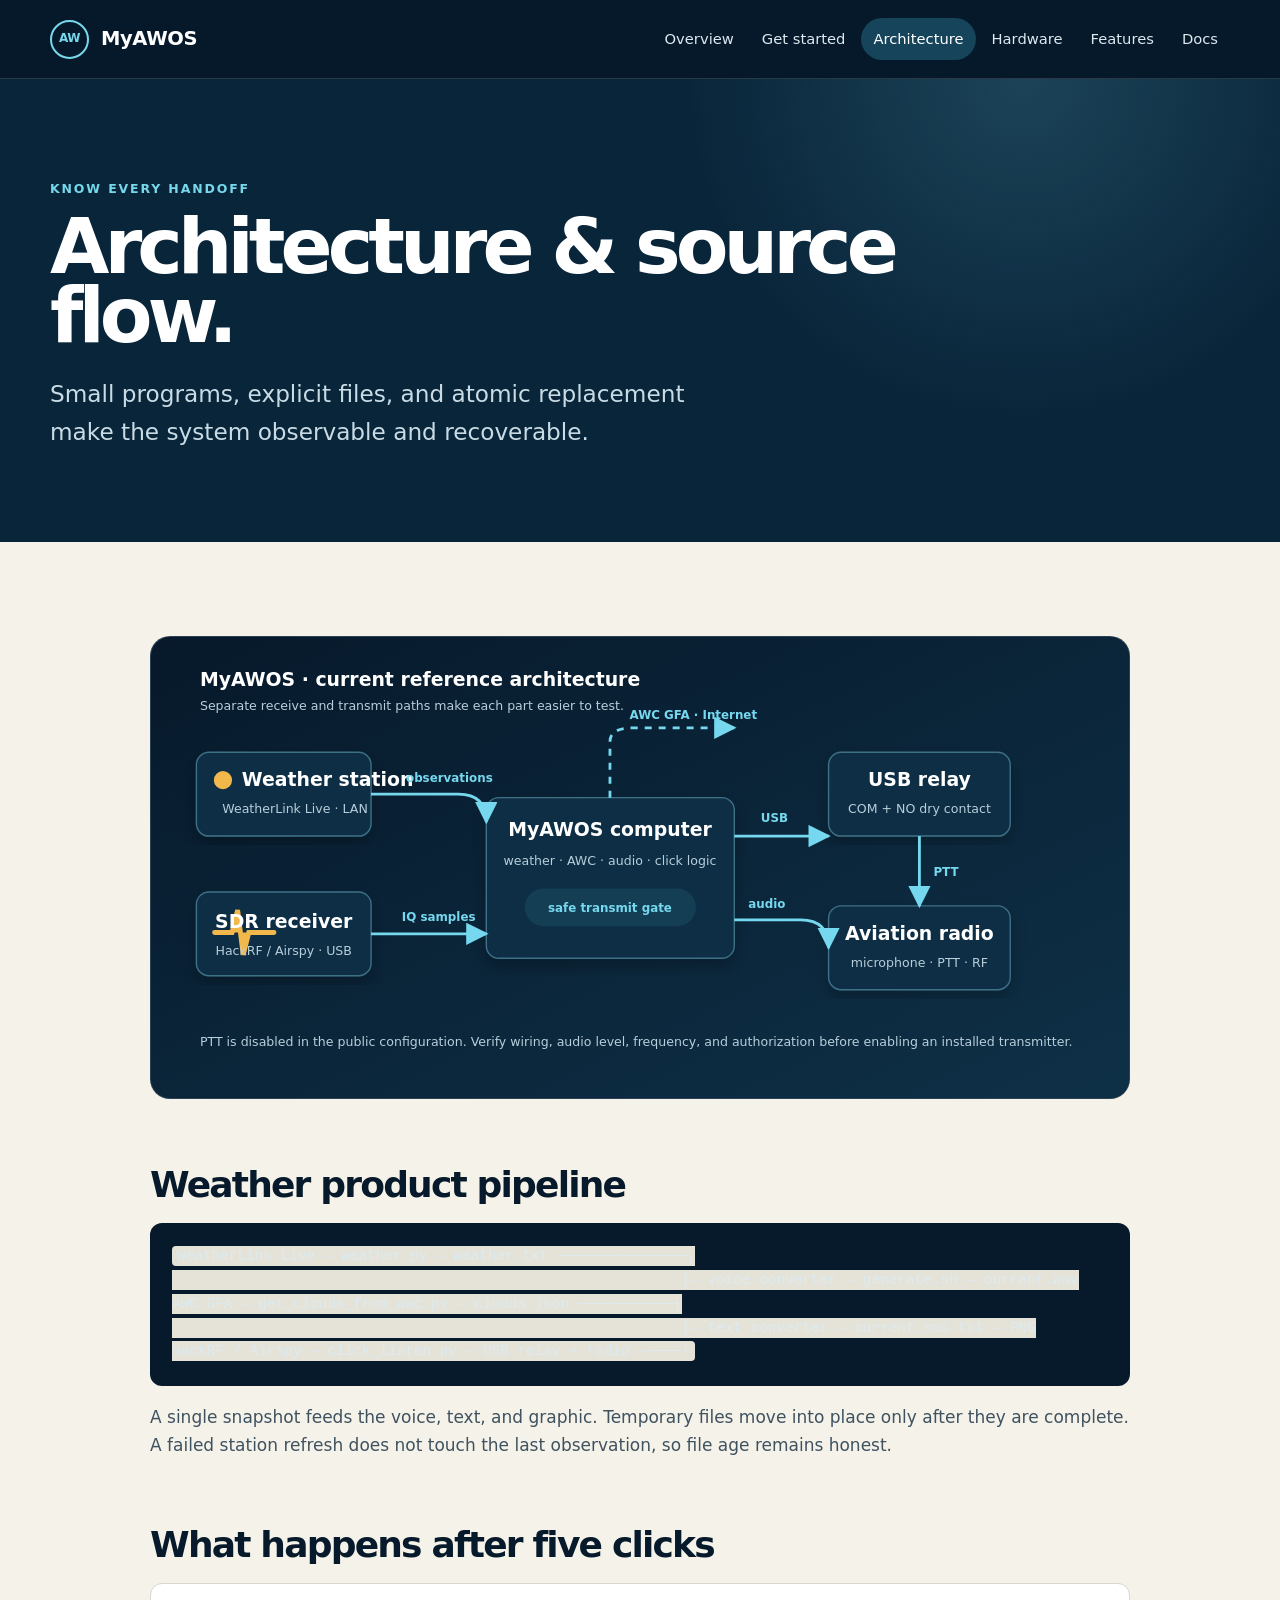
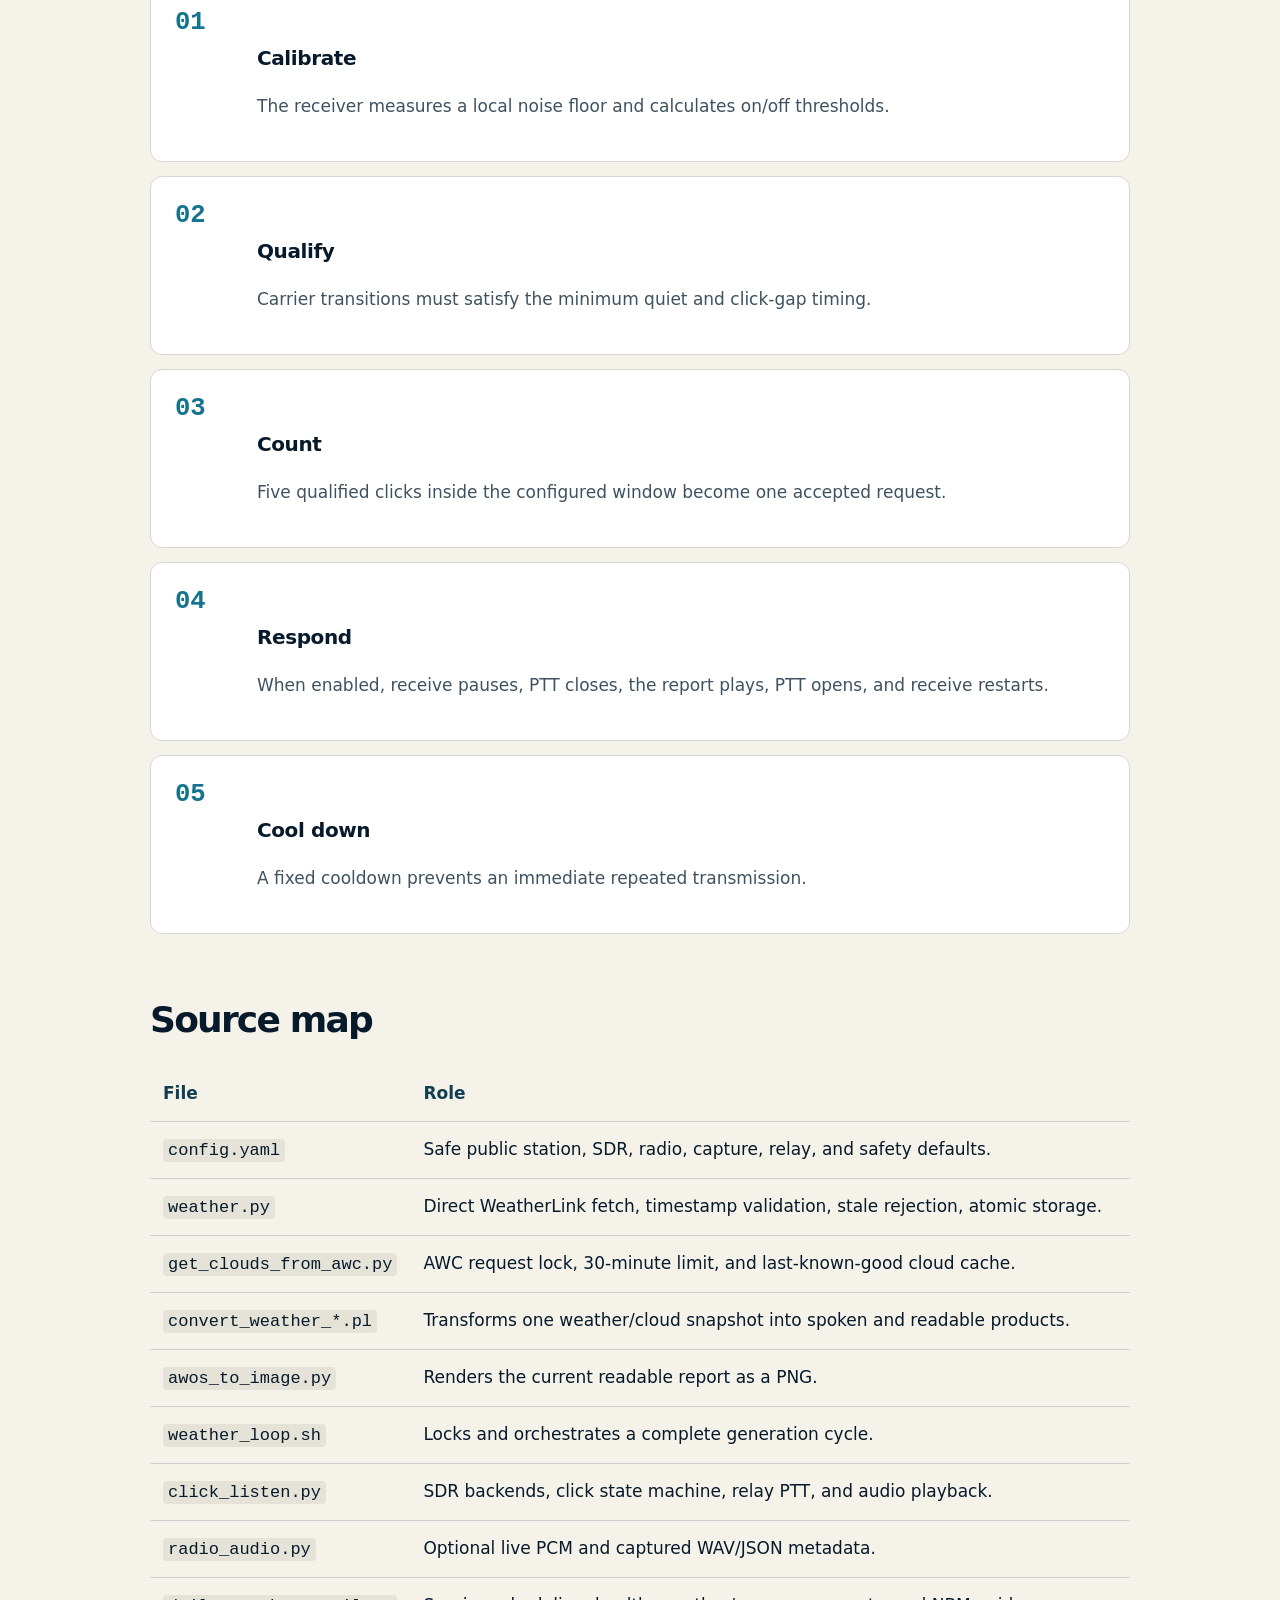
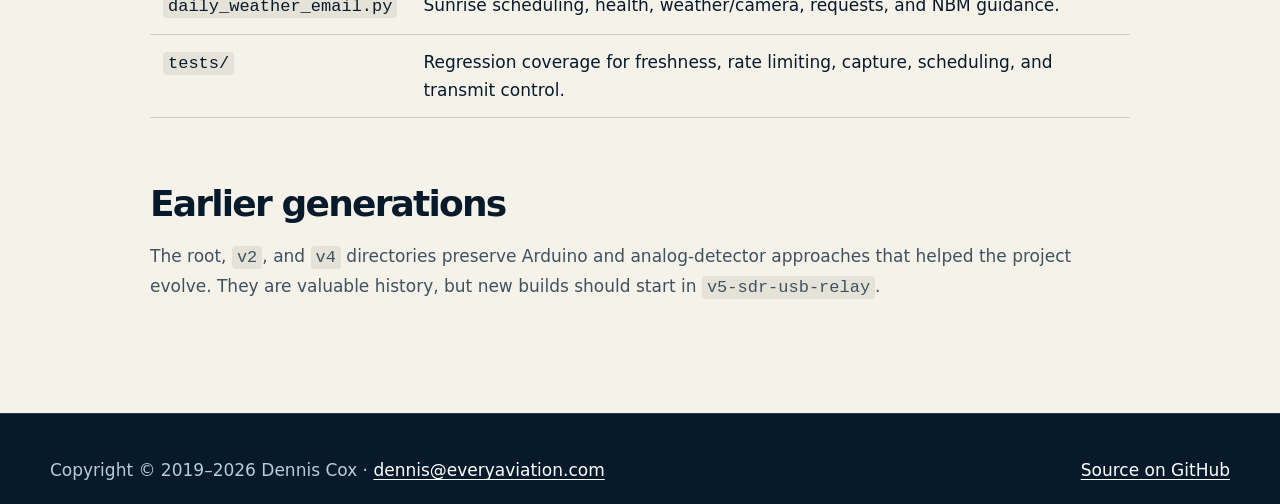
==== site/architecture.html @ d0aa9225 "Release current MyAWOS core and documentation site" ====
<!doctype html><html lang="en"><head><meta charset="utf-8"><meta name="viewport" content="width=device-width,initial-scale=1"><meta name="description" content="Understand the MyAWOS runtime, data flow, safety boundaries, and source layout."><title>Architecture · MyAWOS</title><link rel="stylesheet" href="styles.css"></head><body><a class="skip" href="#main">Skip to content</a><header><div class="shell nav"><a class="brand" href="index.html"><span class="brand-mark">AW</span>MyAWOS</a><button class="menu" aria-expanded="false" aria-label="Open navigation">Menu</button><nav><ul><li><a href="index.html">Overview</a></li><li><a href="getting-started.html">Get started</a></li><li><a aria-current="page" href="architecture.html">Architecture</a></li><li><a href="hardware.html">Hardware</a></li><li><a href="features.html">Features</a></li><li><a href="documentation.html">Docs</a></li></ul></nav></div></header><main id="main"><section class="page-hero"><div class="shell"><div class="eyebrow">Know every handoff</div><h1>Architecture & source flow.</h1><p class="lede">Small programs, explicit files, and atomic replacement make the system observable and recoverable.</p></div></section><section class="content"><div class="shell prose"><img class="flow" src="assets/current-wiring.svg" alt="Current MyAWOS architecture diagram"><h2>Weather product pipeline</h2><pre><code>WeatherLink Live → weather.py → weather.txt ───────────────┐
                                                           ├→ voice converter → generate.sh → current.wav
AWC GFA → get_clouds_from_awc.py → clouds.json ───────────┤
                                                           ├→ text converter → current_sms.txt → PNG
HackRF / Airspy → click_listen.py → USB relay + radio ←────┘</code></pre><p>A single snapshot feeds the voice, text, and graphic. Temporary files move into place only after they are complete. A failed station refresh does not touch the last observation, so file age remains honest.</p><h2>What happens after five clicks</h2><div class="steps"><article class="step"><div><h3>Calibrate</h3><p>The receiver measures a local noise floor and calculates on/off thresholds.</p></div></article><article class="step"><div><h3>Qualify</h3><p>Carrier transitions must satisfy the minimum quiet and click-gap timing.</p></div></article><article class="step"><div><h3>Count</h3><p>Five qualified clicks inside the configured window become one accepted request.</p></div></article><article class="step"><div><h3>Respond</h3><p>When enabled, receive pauses, PTT closes, the report plays, PTT opens, and receive restarts.</p></div></article><article class="step"><div><h3>Cool down</h3><p>A fixed cooldown prevents an immediate repeated transmission.</p></div></article></div><h2>Source map</h2><table><thead><tr><th>File</th><th>Role</th></tr></thead><tbody><tr><td><code>config.yaml</code></td><td>Safe public station, SDR, radio, capture, relay, and safety defaults.</td></tr><tr><td><code>weather.py</code></td><td>Direct WeatherLink fetch, timestamp validation, stale rejection, atomic storage.</td></tr><tr><td><code>get_clouds_from_awc.py</code></td><td>AWC request lock, 30-minute limit, and last-known-good cloud cache.</td></tr><tr><td><code>convert_weather_*.pl</code></td><td>Transforms one weather/cloud snapshot into spoken and readable products.</td></tr><tr><td><code>awos_to_image.py</code></td><td>Renders the current readable report as a PNG.</td></tr><tr><td><code>weather_loop.sh</code></td><td>Locks and orchestrates a complete generation cycle.</td></tr><tr><td><code>click_listen.py</code></td><td>SDR backends, click state machine, relay PTT, and audio playback.</td></tr><tr><td><code>radio_audio.py</code></td><td>Optional live PCM and captured WAV/JSON metadata.</td></tr><tr><td><code>daily_weather_email.py</code></td><td>Sunrise scheduling, health, weather/camera, requests, and NBM guidance.</td></tr><tr><td><code>tests/</code></td><td>Regression coverage for freshness, rate limiting, capture, scheduling, and transmit control.</td></tr></tbody></table><h2>Earlier generations</h2><p>The root, <code>v2</code>, and <code>v4</code> directories preserve Arduino and analog-detector approaches that helped the project evolve. They are valuable history, but new builds should start in <code>v5-sdr-usb-relay</code>.</p></div></section></main><footer><div class="shell footer-grid"><span>Copyright © 2019–<span data-year>2026</span> Dennis Cox · <a href="mailto:dennis@everyaviation.com">dennis@everyaviation.com</a></span><span><a href="https://github.com/dennisjamescox/myawos">Source on GitHub</a></span></div></footer><script src="site.js"></script></body></html>
---- site/styles.css ----
:root {
  --ink: #071a2b;
  --navy: #08253a;
  --panel: #10364c;
  --sky: #77d8ec;
  --amber: #f2b84b;
  --paper: #f5f2e9;
  --white: #fff;
  --muted: #b8cdd8;
  --line: rgba(255,255,255,.14);
  --max: 1180px;
}
* { box-sizing: border-box; }
html { scroll-behavior: smooth; }
body { margin: 0; background: var(--ink); color: var(--white); font: 17px/1.65 Inter, ui-sans-serif, system-ui, -apple-system, BlinkMacSystemFont, "Segoe UI", sans-serif; }
a { color: inherit; text-underline-offset: .2em; }
img { max-width: 100%; display: block; }
.skip { position: absolute; left: -999px; }
.skip:focus { left: 16px; top: 16px; z-index: 10; padding: 10px 14px; background: var(--amber); color: var(--ink); }
.shell { width: min(var(--max), calc(100% - 40px)); margin: auto; }
header { position: sticky; top: 0; z-index: 8; background: rgba(7,26,43,.92); backdrop-filter: blur(16px); border-bottom: 1px solid var(--line); }
.nav { min-height: 78px; display: flex; align-items: center; justify-content: space-between; gap: 24px; }
.brand { display: flex; align-items: center; gap: 12px; font-weight: 850; letter-spacing: -.02em; text-decoration: none; font-size: 1.22rem; }
.brand-mark { width: 39px; aspect-ratio: 1; display: grid; place-items: center; border: 2px solid var(--sky); border-radius: 50%; color: var(--sky); font-size: .75rem; }
nav ul { display: flex; flex-wrap: wrap; gap: 4px; list-style: none; margin: 0; padding: 0; }
nav a { display: block; padding: 9px 12px; border-radius: 999px; color: #dce9ef; text-decoration: none; font-size: .92rem; }
nav a:hover, nav a[aria-current="page"] { background: #15445b; color: #fff; }
.menu { display: none; border: 1px solid var(--line); color: #fff; background: transparent; border-radius: 8px; padding: 8px 11px; font: inherit; }
.hero { min-height: 670px; display: grid; align-items: center; position: relative; overflow: hidden; background: radial-gradient(circle at 75% 20%, rgba(119,216,236,.18), transparent 30%), linear-gradient(140deg,#071a2b 5%,#0d344b 74%,#0d2b40); }
.hero:after { content: ""; position: absolute; inset: auto -8% -220px 40%; height: 420px; border: 1px solid rgba(119,216,236,.18); border-radius: 50%; transform: rotate(-9deg); box-shadow: 0 0 0 70px rgba(119,216,236,.03),0 0 0 140px rgba(119,216,236,.02); }
.hero-grid { display: grid; grid-template-columns: 1.15fr .85fr; gap: 70px; align-items: center; padding: 88px 0; position: relative; z-index: 1; }
.eyebrow { color: var(--sky); text-transform: uppercase; letter-spacing: .15em; font-weight: 800; font-size: .78rem; }
h1 { margin: 12px 0 22px; font-size: clamp(3.3rem,7vw,6.9rem); line-height: .91; letter-spacing: -.065em; max-width: 800px; }
.lede { font-size: clamp(1.15rem,2vw,1.45rem); color: #c9dce5; max-width: 700px; }
.actions { display: flex; flex-wrap: wrap; gap: 12px; margin-top: 32px; }
.button { display: inline-flex; align-items: center; gap: 9px; padding: 13px 19px; border-radius: 8px; background: var(--amber); color: #172333; text-decoration: none; font-weight: 800; border: 1px solid var(--amber); }
.button.secondary { background: transparent; color: #fff; border-color: rgba(255,255,255,.34); }
.instrument { border: 1px solid rgba(119,216,236,.28); background: rgba(4,21,34,.54); border-radius: 22px; padding: 28px; box-shadow: 0 28px 80px rgba(0,0,0,.28); }
.instrument-head { display: flex; justify-content: space-between; color: var(--muted); text-transform: uppercase; letter-spacing: .13em; font-size: .75rem; }
.frequency { font: 750 clamp(3rem,6vw,5.4rem)/1 ui-monospace,SFMono-Regular,Menlo,monospace; letter-spacing: -.08em; margin: 28px 0 8px; color: var(--sky); }
.meter { height: 7px; border-radius: 10px; background: #21485b; overflow: hidden; margin: 28px 0; }
.meter span { display: block; width: 73%; height: 100%; background: linear-gradient(90deg,var(--sky),var(--amber)); }
.checks { display: grid; grid-template-columns: repeat(3,1fr); gap: 8px; }
.check { padding: 12px 8px; border: 1px solid var(--line); border-radius: 8px; text-align: center; font-size: .78rem; color: var(--muted); }
.check b { color: #9fe4b8; display: block; font-size: 1.3rem; }
section { padding: 94px 0; }
.light { background: var(--paper); color: var(--ink); }
.section-head { display: grid; grid-template-columns: .8fr 1.2fr; gap: 60px; margin-bottom: 46px; }
h2 { font-size: clamp(2.2rem,4.5vw,4.2rem); letter-spacing: -.05em; line-height: 1; margin: 8px 0 20px; }
h3 { margin: 0 0 12px; font-size: 1.25rem; letter-spacing: -.02em; }
.section-head p, .muted { color: #526573; }
.dark .section-head p, .dark .muted { color: var(--muted); }
.grid-3 { display: grid; grid-template-columns: repeat(3,1fr); gap: 18px; }
.card { border: 1px solid rgba(7,26,43,.14); border-radius: 14px; padding: 25px; background: rgba(255,255,255,.6); }
.dark .card { background: #0c2b3e; border-color: var(--line); }
.number { color: #14748d; font: 800 2rem/1 ui-monospace,monospace; margin-bottom: 28px; }
.dark .number { color: var(--sky); }
.band { padding: 28px 0; background: var(--amber); color: #172333; font-weight: 750; }
.band .shell { display: flex; gap: 28px; justify-content: space-between; align-items: center; }
.flow { width: 100%; border-radius: 20px; border: 1px solid var(--line); background: #092237; }
.feature-list { display: grid; grid-template-columns: repeat(2,1fr); gap: 1px; background: rgba(7,26,43,.16); border: 1px solid rgba(7,26,43,.16); }
.feature { background: var(--paper); padding: 30px; }
.feature small { text-transform: uppercase; color: #14748d; letter-spacing: .12em; font-weight: 850; }
.feature p { color: #526573; margin-bottom: 0; }
.split { display: grid; grid-template-columns: 1fr 1fr; gap: 44px; align-items: center; }
.output { border-radius: 14px; box-shadow: 0 30px 65px rgba(0,0,0,.35); }
.notice { border-left: 4px solid var(--amber); padding: 20px 24px; background: rgba(242,184,75,.1); }
.page-hero { padding: 100px 0 68px; background: radial-gradient(circle at 80% 0,rgba(119,216,236,.17),transparent 30%),#09253a; }
.page-hero h1 { font-size: clamp(3rem,6vw,5.8rem); max-width: 1000px; }
.content { background: var(--paper); color: var(--ink); }
.content .shell { max-width: 980px; }
.prose h2 { font-size: 2.25rem; margin-top: 68px; }
.prose h3 { margin-top: 34px; }
.prose p,.prose li { color: #3f5260; }
.prose code { background: #e5e2d8; padding: 2px 5px; border-radius: 4px; }
pre { overflow-x: auto; background: #071a2b; color: #dcebf0; padding: 22px; border-radius: 12px; font-size: .9rem; }
table { border-collapse: collapse; width: 100%; margin: 28px 0; }
th,td { text-align: left; vertical-align: top; padding: 13px; border-bottom: 1px solid #cbd0ce; }
th { color: #123e53; }
.steps { counter-reset: steps; display: grid; gap: 14px; }
.step { display: grid; grid-template-columns: 64px 1fr; gap: 18px; padding: 24px; border: 1px solid #d7d6cf; border-radius: 12px; background: white; }
.step:before { counter-increment: steps; content: counter(steps,decimal-leading-zero); color: #14748d; font: 850 1.6rem ui-monospace,monospace; }
.link-grid { display: grid; grid-template-columns: repeat(3,1fr); gap: 14px; }
.doc-link { display: block; min-height: 160px; padding: 22px; border: 1px solid #d3d4ce; border-radius: 12px; text-decoration: none; background: white; }
.doc-link:hover { border-color: #14748d; transform: translateY(-2px); }
.doc-link b { display: block; font-size: 1.1rem; margin-bottom: 8px; color: #123e53; }
footer { padding: 42px 0; color: var(--muted); border-top: 1px solid var(--line); }
.footer-grid { display: flex; justify-content: space-between; gap: 24px; align-items: center; }
footer a { color: #fff; }
@media (max-width: 850px) {
  .menu { display: block; }
  nav { display: none; position: absolute; left: 20px; right: 20px; top: 70px; background: #0c2b3e; padding: 12px; border-radius: 12px; box-shadow: 0 18px 50px rgba(0,0,0,.35); }
  nav.open { display: block; }
  nav ul { display: grid; }
  .hero-grid,.section-head,.split { grid-template-columns: 1fr; }
  .hero { min-height: auto; }
  .grid-3,.link-grid { grid-template-columns: 1fr; }
  .feature-list { grid-template-columns: 1fr; }
  .instrument { max-width: 560px; }
}
@media (max-width: 560px) {
  .shell { width: min(100% - 26px,var(--max)); }
  h1 { font-size: 3.25rem; }
  section { padding: 66px 0; }
  .checks { grid-template-columns: 1fr; }
  .band .shell,.footer-grid { display: grid; }
  .step { grid-template-columns: 1fr; }
}
@media (prefers-reduced-motion: reduce) { html { scroll-behavior: auto; } * { transition: none !important; } }
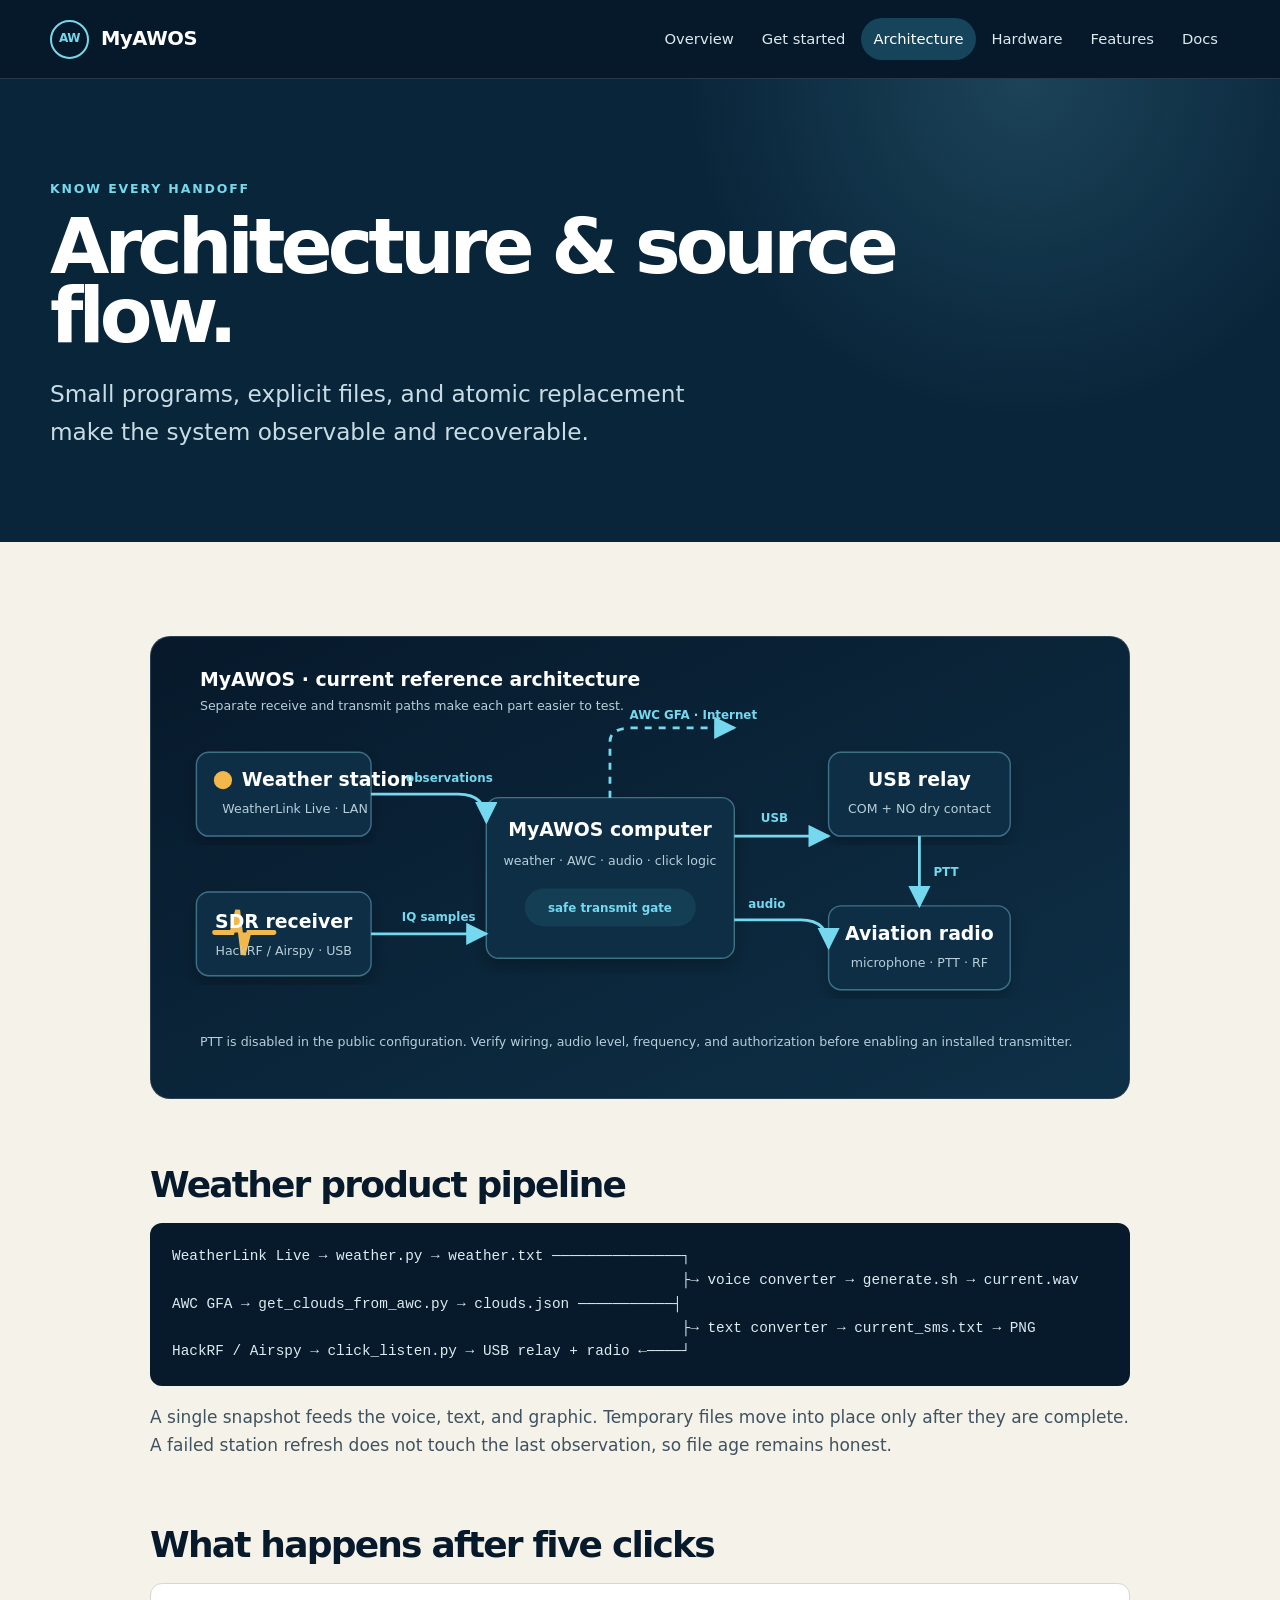
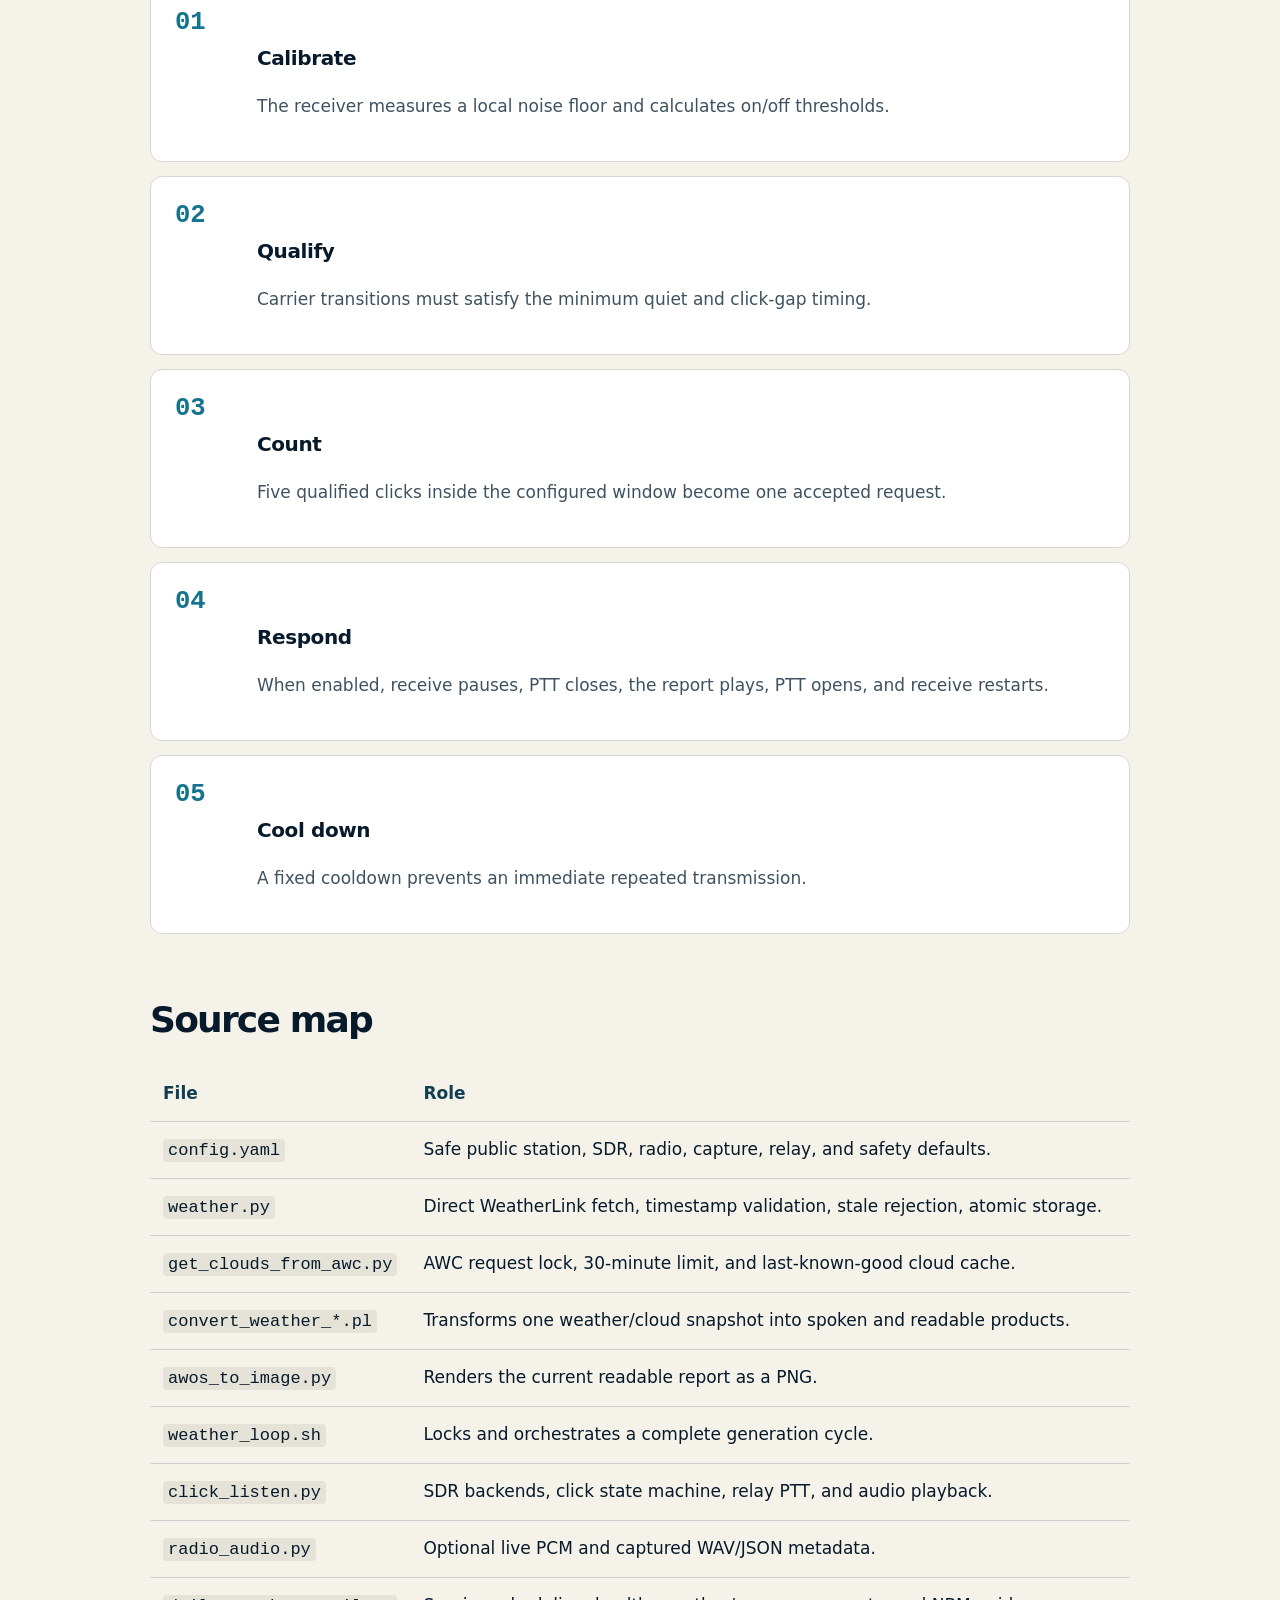
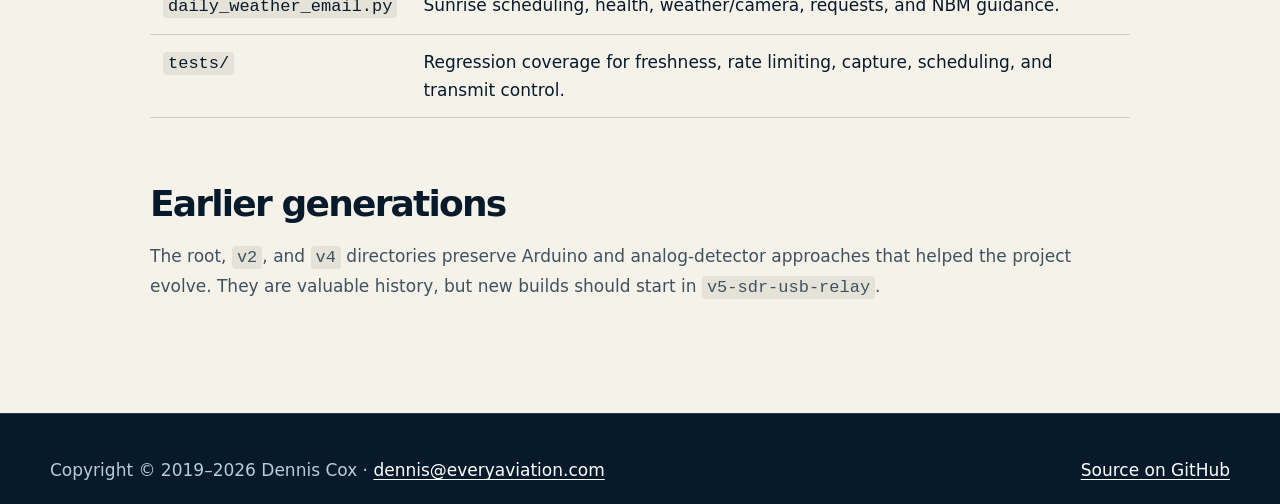
==== commit b81c9c53: "Bust cached stylesheet after pipeline fix" ====
--- a/site/architecture.html
+++ b/site/architecture.html
@@ -1,4 +1,4 @@
-<!doctype html><html lang="en"><head><meta charset="utf-8"><meta name="viewport" content="width=device-width,initial-scale=1"><meta name="description" content="Understand the MyAWOS runtime, data flow, safety boundaries, and source layout."><title>Architecture · MyAWOS</title><link rel="stylesheet" href="styles.css"></head><body><a class="skip" href="#main">Skip to content</a><header><div class="shell nav"><a class="brand" href="index.html"><span class="brand-mark">AW</span>MyAWOS</a><button class="menu" aria-expanded="false" aria-label="Open navigation">Menu</button><nav><ul><li><a href="index.html">Overview</a></li><li><a href="getting-started.html">Get started</a></li><li><a aria-current="page" href="architecture.html">Architecture</a></li><li><a href="hardware.html">Hardware</a></li><li><a href="features.html">Features</a></li><li><a href="documentation.html">Docs</a></li></ul></nav></div></header><main id="main"><section class="page-hero"><div class="shell"><div class="eyebrow">Know every handoff</div><h1>Architecture & source flow.</h1><p class="lede">Small programs, explicit files, and atomic replacement make the system observable and recoverable.</p></div></section><section class="content"><div class="shell prose"><img class="flow" src="assets/current-wiring.svg" alt="Current MyAWOS architecture diagram"><h2>Weather product pipeline</h2><pre><code>WeatherLink Live → weather.py → weather.txt ───────────────┐
+<!doctype html><html lang="en"><head><meta charset="utf-8"><meta name="viewport" content="width=device-width,initial-scale=1"><meta name="description" content="Understand the MyAWOS runtime, data flow, safety boundaries, and source layout."><title>Architecture · MyAWOS</title><link rel="stylesheet" href="styles.css?v=20261016-1"></head><body><a class="skip" href="#main">Skip to content</a><header><div class="shell nav"><a class="brand" href="index.html"><span class="brand-mark">AW</span>MyAWOS</a><button class="menu" aria-expanded="false" aria-label="Open navigation">Menu</button><nav><ul><li><a href="index.html">Overview</a></li><li><a href="getting-started.html">Get started</a></li><li><a aria-current="page" href="architecture.html">Architecture</a></li><li><a href="hardware.html">Hardware</a></li><li><a href="features.html">Features</a></li><li><a href="documentation.html">Docs</a></li></ul></nav></div></header><main id="main"><section class="page-hero"><div class="shell"><div class="eyebrow">Know every handoff</div><h1>Architecture & source flow.</h1><p class="lede">Small programs, explicit files, and atomic replacement make the system observable and recoverable.</p></div></section><section class="content"><div class="shell prose"><img class="flow" src="assets/current-wiring.svg" alt="Current MyAWOS architecture diagram"><h2>Weather product pipeline</h2><pre><code>WeatherLink Live → weather.py → weather.txt ───────────────┐
                                                            ├→ voice converter → generate.sh → current.wav
 AWC GFA → get_clouds_from_awc.py → clouds.json ───────────┤
                                                            ├→ text converter → current_sms.txt → PNG
--- a/site/styles.css
+++ b/site/styles.css
@@ -74,6 +74,7 @@
 .prose p,.prose li { color: #3f5260; }
 .prose code { background: #e5e2d8; padding: 2px 5px; border-radius: 4px; }
 pre { overflow-x: auto; background: #071a2b; color: #dcebf0; padding: 22px; border-radius: 12px; font-size: .9rem; }
+.prose pre code { background: transparent; color: inherit; padding: 0; border-radius: 0; }
 table { border-collapse: collapse; width: 100%; margin: 28px 0; }
 th,td { text-align: left; vertical-align: top; padding: 13px; border-bottom: 1px solid #cbd0ce; }
 th { color: #123e53; }
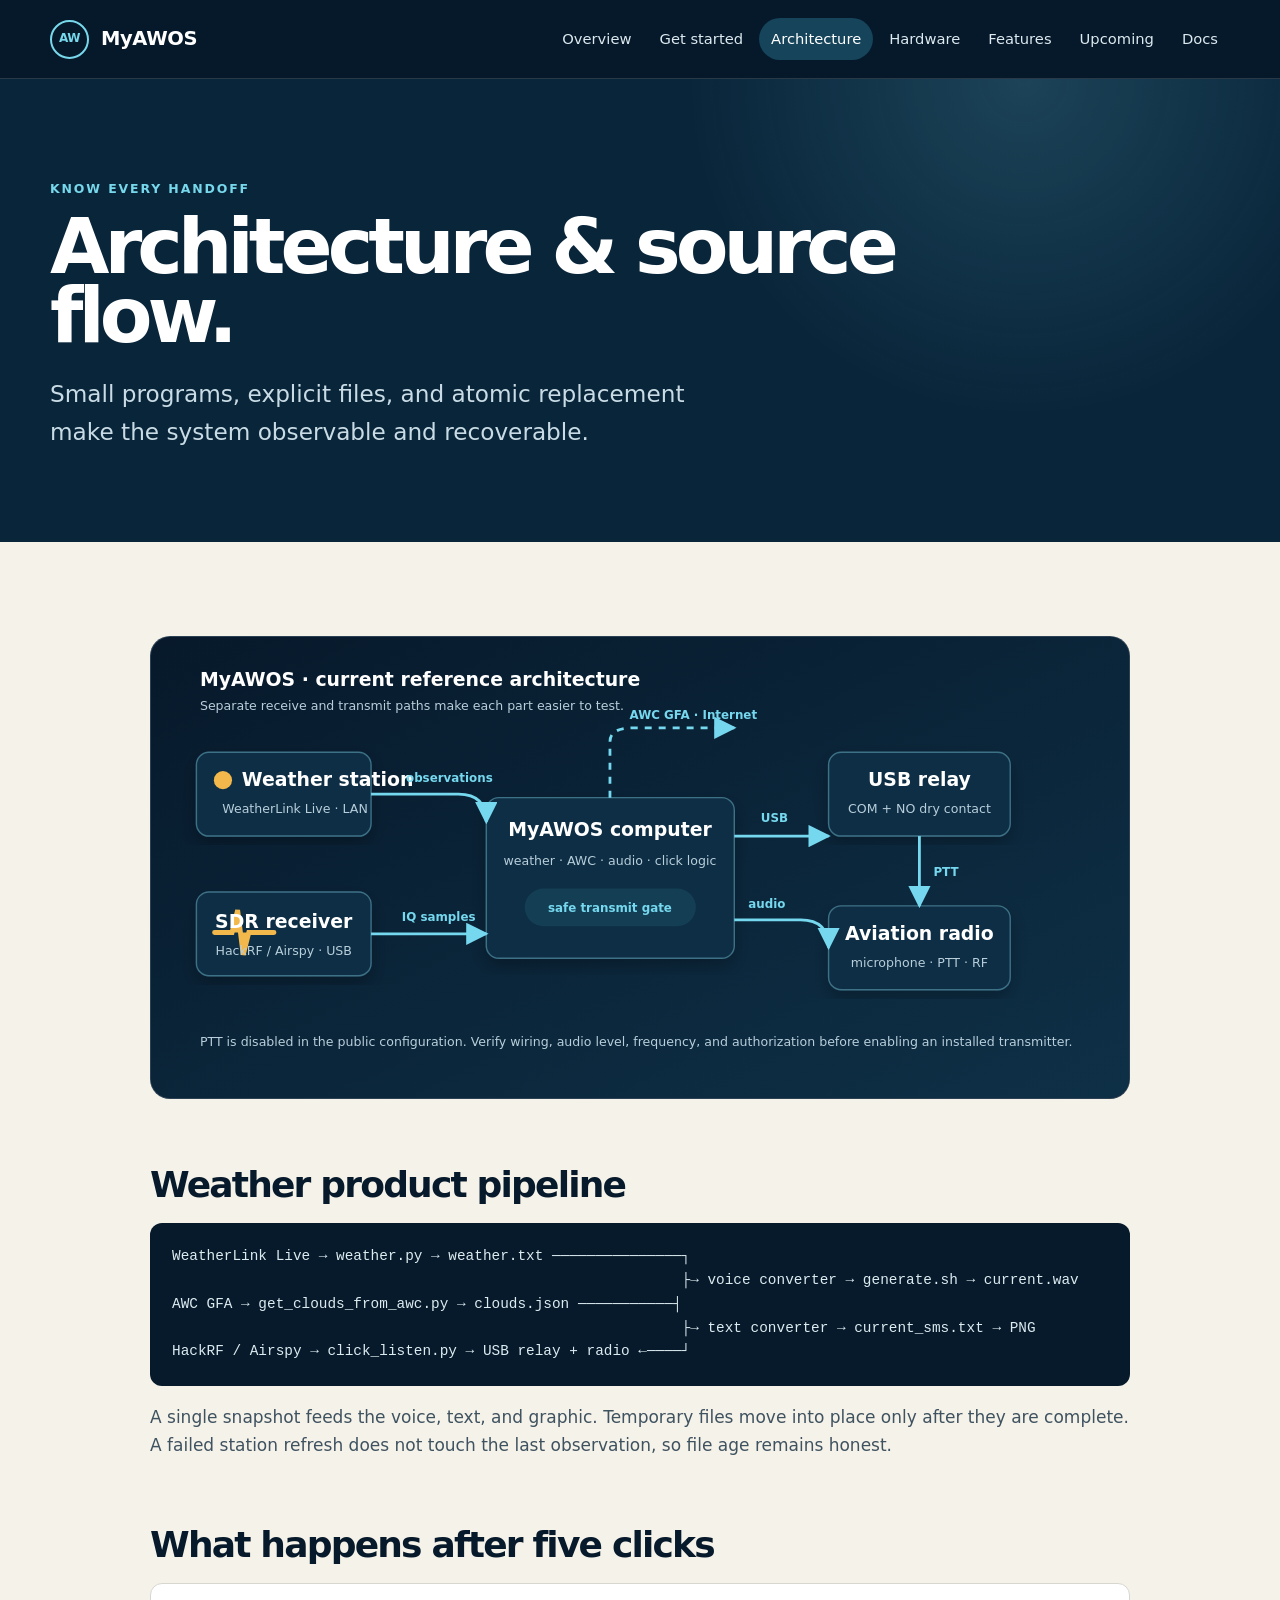
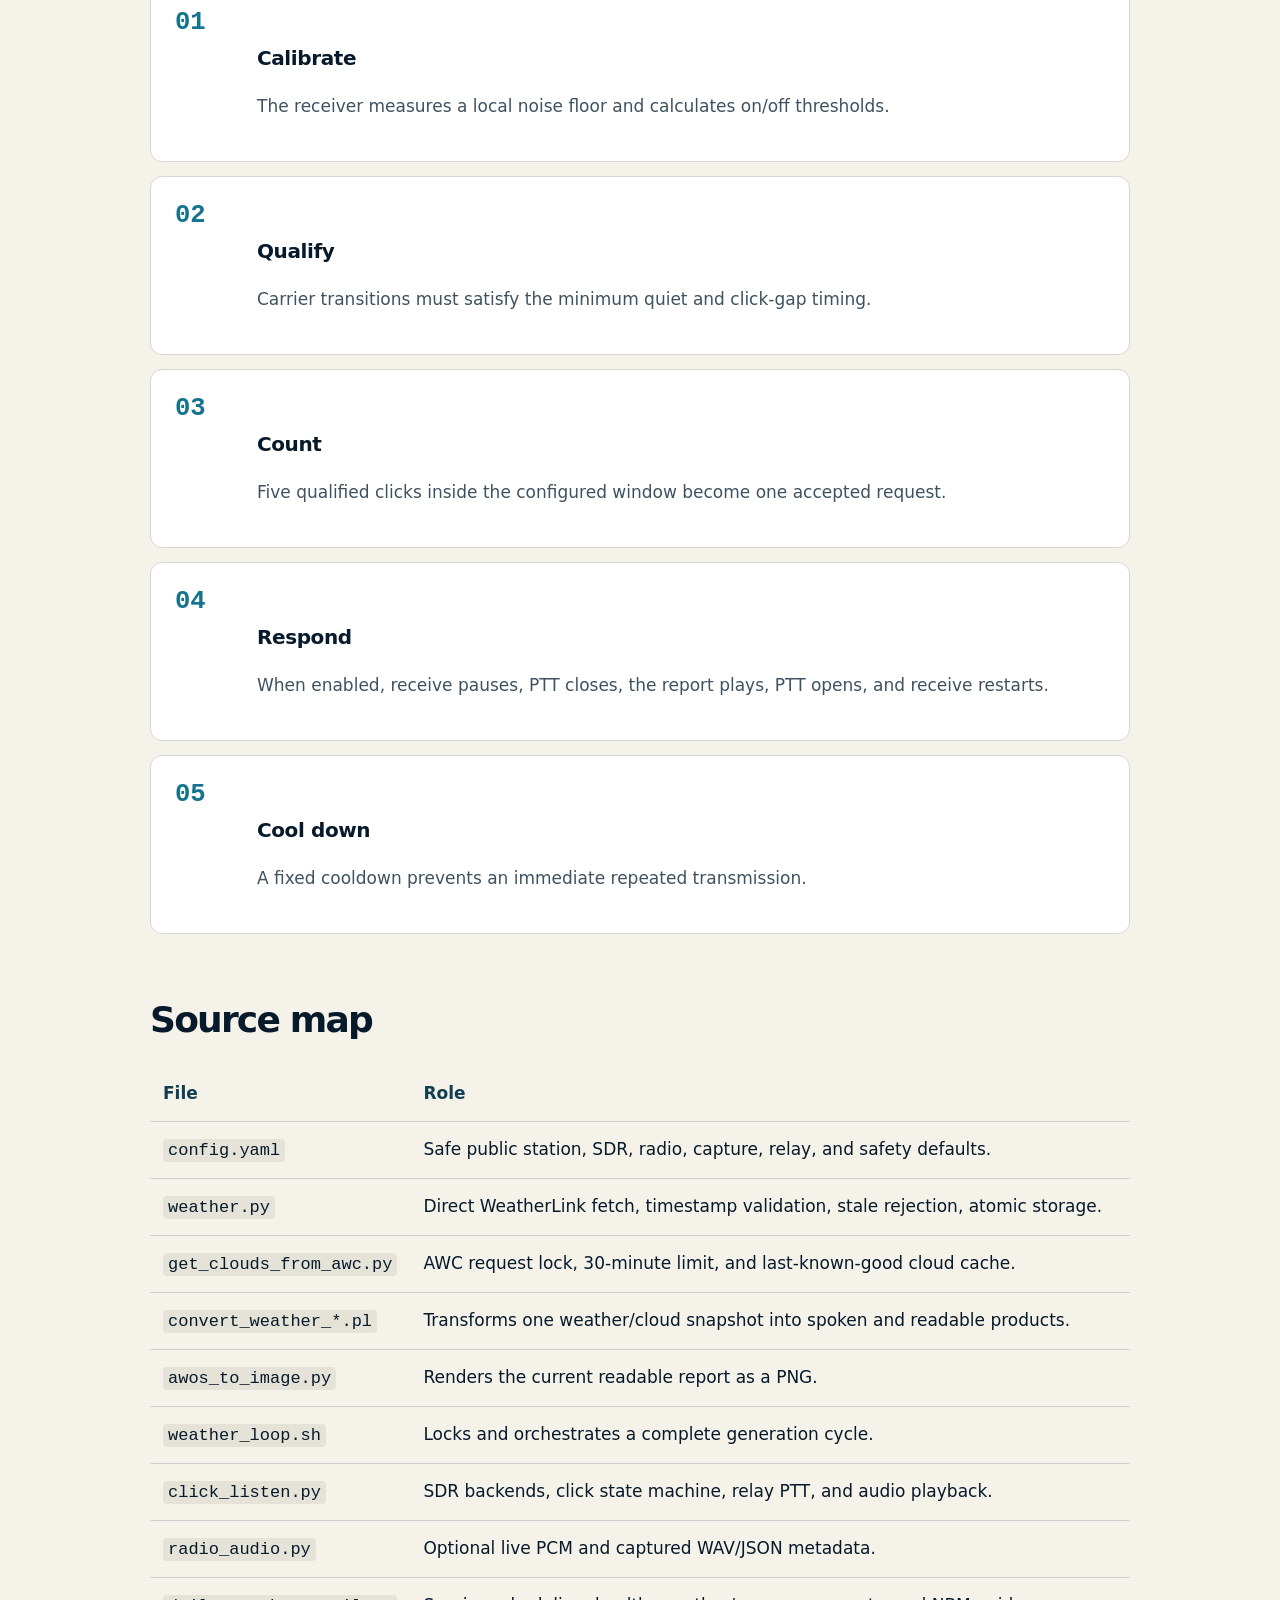
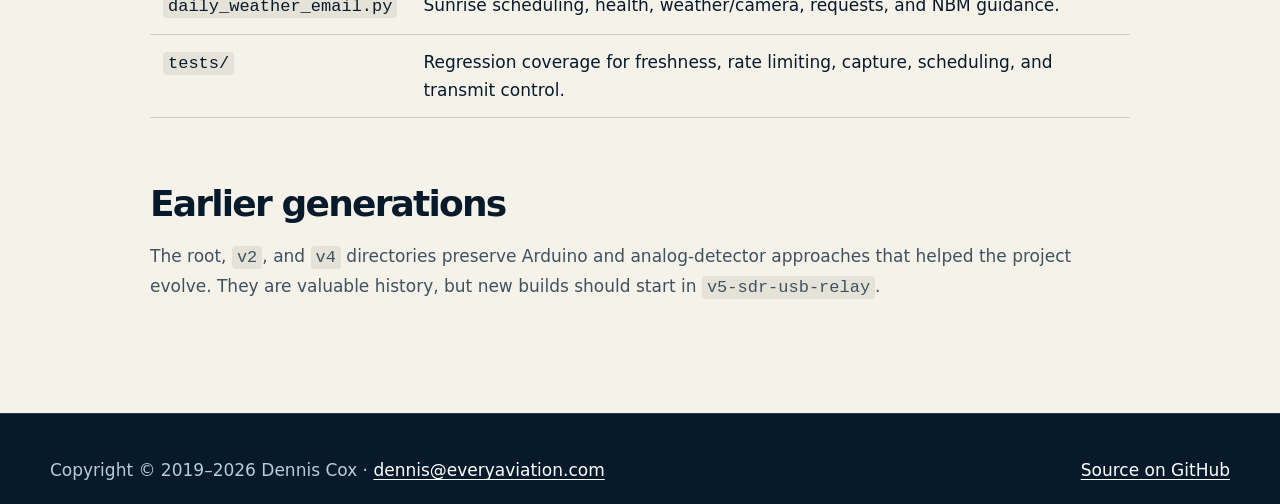
==== commit e1835a27: "Add upcoming local operations showcase" ====
--- a/site/architecture.html
+++ b/site/architecture.html
@@ -1,4 +1,4 @@
-<!doctype html><html lang="en"><head><meta charset="utf-8"><meta name="viewport" content="width=device-width,initial-scale=1"><meta name="description" content="Understand the MyAWOS runtime, data flow, safety boundaries, and source layout."><title>Architecture · MyAWOS</title><link rel="stylesheet" href="styles.css?v=20261016-1"></head><body><a class="skip" href="#main">Skip to content</a><header><div class="shell nav"><a class="brand" href="index.html"><span class="brand-mark">AW</span>MyAWOS</a><button class="menu" aria-expanded="false" aria-label="Open navigation">Menu</button><nav><ul><li><a href="index.html">Overview</a></li><li><a href="getting-started.html">Get started</a></li><li><a aria-current="page" href="architecture.html">Architecture</a></li><li><a href="hardware.html">Hardware</a></li><li><a href="features.html">Features</a></li><li><a href="documentation.html">Docs</a></li></ul></nav></div></header><main id="main"><section class="page-hero"><div class="shell"><div class="eyebrow">Know every handoff</div><h1>Architecture & source flow.</h1><p class="lede">Small programs, explicit files, and atomic replacement make the system observable and recoverable.</p></div></section><section class="content"><div class="shell prose"><img class="flow" src="assets/current-wiring.svg" alt="Current MyAWOS architecture diagram"><h2>Weather product pipeline</h2><pre><code>WeatherLink Live → weather.py → weather.txt ───────────────┐
+<!doctype html><html lang="en"><head><meta charset="utf-8"><meta name="viewport" content="width=device-width,initial-scale=1"><meta name="description" content="Understand the MyAWOS runtime, data flow, safety boundaries, and source layout."><title>Architecture · MyAWOS</title><link rel="stylesheet" href="styles.css?v=20261016-3"></head><body><a class="skip" href="#main">Skip to content</a><header><div class="shell nav"><a class="brand" href="index.html"><span class="brand-mark">AW</span>MyAWOS</a><button class="menu" aria-expanded="false" aria-label="Open navigation">Menu</button><nav><ul><li><a href="index.html">Overview</a></li><li><a href="getting-started.html">Get started</a></li><li><a aria-current="page" href="architecture.html">Architecture</a></li><li><a href="hardware.html">Hardware</a></li><li><a href="features.html">Features</a></li><li><a href="upcoming.html">Upcoming</a></li><li><a href="documentation.html">Docs</a></li></ul></nav></div></header><main id="main"><section class="page-hero"><div class="shell"><div class="eyebrow">Know every handoff</div><h1>Architecture & source flow.</h1><p class="lede">Small programs, explicit files, and atomic replacement make the system observable and recoverable.</p></div></section><section class="content"><div class="shell prose"><img class="flow" src="assets/current-wiring.svg" alt="Current MyAWOS architecture diagram"><h2>Weather product pipeline</h2><pre><code>WeatherLink Live → weather.py → weather.txt ───────────────┐
                                                            ├→ voice converter → generate.sh → current.wav
 AWC GFA → get_clouds_from_awc.py → clouds.json ───────────┤
                                                            ├→ text converter → current_sms.txt → PNG
--- a/site/styles.css
+++ b/site/styles.css
@@ -74,7 +74,7 @@
 .prose p,.prose li { color: #3f5260; }
 .prose code { background: #e5e2d8; padding: 2px 5px; border-radius: 4px; }
 pre { overflow-x: auto; background: #071a2b; color: #dcebf0; padding: 22px; border-radius: 12px; font-size: .9rem; }
-.prose pre code { background: transparent; color: inherit; padding: 0; border-radius: 0; }
+.prose pre code, pre code { background: transparent; color: inherit; padding: 0; border-radius: 0; }
 table { border-collapse: collapse; width: 100%; margin: 28px 0; }
 th,td { text-align: left; vertical-align: top; padding: 13px; border-bottom: 1px solid #cbd0ce; }
 th { color: #123e53; }
@@ -88,6 +88,79 @@
 footer { padding: 42px 0; color: var(--muted); border-top: 1px solid var(--line); }
 .footer-grid { display: flex; justify-content: space-between; gap: 24px; align-items: center; }
 footer a { color: #fff; }
+
+/* Upcoming local operations showcase */
+.upcoming-page { background: #061725; }
+.upcoming-hero { padding: 104px 0 0; overflow: hidden; background: radial-gradient(circle at 78% 12%,rgba(119,216,236,.2),transparent 31%),linear-gradient(145deg,#061725 8%,#0b3349 72%,#092437); }
+.upcoming-hero-copy { text-align: center; display: grid; justify-items: center; }
+.upcoming-hero h1 { max-width: 1050px; }
+.upcoming-hero .lede { max-width: 850px; }
+.capture-note { display: flex; align-items: center; gap: 10px; margin: 30px 0 40px; color: #bcd0da; font-size: .88rem; }
+.capture-note span { width: 9px; height: 9px; border-radius: 50%; background: #69d28b; box-shadow: 0 0 0 5px rgba(105,210,139,.12); }
+.hero-screenshot-wrap { position: relative; margin-bottom: -95px; }
+.hero-screenshot-wrap img,.showcase-frame { border: 1px solid rgba(119,216,236,.25); border-radius: 18px; box-shadow: 0 34px 95px rgba(0,0,0,.42); }
+.hero-screenshot-wrap img { width: 100%; background: #071a2b; }
+.screenshot-key { position: absolute; left: 22px; right: 22px; bottom: 18px; display: flex; gap: 8px; flex-wrap: wrap; }
+.screenshot-key span { padding: 5px 9px; color: #eaf6f8; background: rgba(7,26,43,.88); border: 1px solid rgba(255,255,255,.22); border-radius: 999px; font-size: .67rem; font-weight: 850; letter-spacing: .1em; }
+.upcoming-intro { padding-top: 190px; background: var(--paper); color: var(--ink); }
+.statement-grid { display: grid; grid-template-columns: .85fr 1.15fr; gap: 70px; align-items: start; }
+.statement-grid p { margin-top: 0; color: #455b68; font-size: 1.08rem; }
+.system-flow { margin-top: 55px; display: grid; grid-template-columns: 1fr .82fr 1fr; gap: 20px; align-items: stretch; }
+.flow-column { display: grid; gap: 9px; }
+.flow-column span { padding: 13px 16px; background: #fff; border: 1px solid #d7d8d2; border-radius: 9px; color: #294655; font-size: .9rem; font-weight: 730; }
+.flow-core { min-height: 100%; padding: 30px 20px; display: grid; place-content: center; text-align: center; background: var(--navy); color: #fff; border-radius: 15px; box-shadow: inset 0 0 0 1px rgba(119,216,236,.2); }
+.flow-core strong { font-size: 2rem; letter-spacing: -.04em; color: var(--sky); }
+.flow-core span,.flow-core small { display: block; }
+.flow-core span { font-weight: 750; }
+.flow-core small { color: var(--muted); }
+.showcase-section { background: var(--paper); color: var(--ink); }
+.showcase-heading { display: grid; grid-template-columns: 1.12fr .88fr; gap: 70px; align-items: end; margin-bottom: 40px; }
+.showcase-heading p { color: #4b606c; margin: 0 0 20px; font-size: 1.06rem; }
+.showcase-frame { margin: 0; overflow: hidden; background: #fff; border-color: rgba(7,26,43,.17); }
+.showcase-frame img { width: 100%; }
+.showcase-frame figcaption { padding: 15px 18px; color: #526673; background: #fff; border-top: 1px solid #e0e2de; font-size: .84rem; }
+.feature-points,.registry-points { display: grid; grid-template-columns: repeat(3,1fr); gap: 18px; margin-top: 24px; }
+.feature-points article,.registry-points article,.release-list article { padding: 24px; border: 1px solid #d8d9d3; border-radius: 12px; background: rgba(255,255,255,.64); }
+.feature-points b,.registry-points b,.release-list b { display: block; margin-bottom: 7px; color: #123e53; }
+.feature-points span,.registry-points span,.release-list span { color: #536874; font-size: .92rem; }
+.dark-section { background: #082337; color: #fff; }
+.dark-section .showcase-heading p { color: var(--muted); }
+.dark-frame { border-color: rgba(119,216,236,.22); }
+.dark-points article,.dark-section .release-list article { background: #0d3045; border-color: var(--line); }
+.dark-points b,.dark-section .release-list b { color: #fff; }
+.dark-points span,.dark-section .release-list span { color: var(--muted); }
+.radio-story { display: grid; grid-template-columns: .9fr 1.1fr; gap: 75px; align-items: center; }
+.radio-frequency { min-height: 380px; padding: 50px; display: grid; align-content: center; background: linear-gradient(145deg,#071a2b,#103b52); color: #fff; border: 1px solid rgba(119,216,236,.22); border-radius: 20px; box-shadow: 0 28px 75px rgba(7,26,43,.23); }
+.radio-frequency > span { color: var(--muted); font-size: .73rem; font-weight: 850; letter-spacing: .17em; }
+.radio-frequency strong { margin: 14px 0 30px; color: var(--sky); font: 790 clamp(3.2rem,6vw,5.5rem)/1 ui-monospace,SFMono-Regular,Menlo,monospace; letter-spacing: -.07em; }
+.radio-wave { height: 68px; display: flex; gap: 8px; align-items: center; }
+.radio-wave i { flex: 1; height: 20%; background: var(--amber); border-radius: 3px; }
+.radio-wave i:nth-child(2),.radio-wave i:nth-child(10) { height: 42%; }
+.radio-wave i:nth-child(3),.radio-wave i:nth-child(8) { height: 75%; }
+.radio-wave i:nth-child(4),.radio-wave i:nth-child(7) { height: 48%; }
+.radio-wave i:nth-child(5) { height: 92%; }
+.radio-wave i:nth-child(6) { height: 65%; }
+.radio-wave i:nth-child(9) { height: 35%; }
+.radio-copy p { color: #4a606d; font-size: 1.06rem; }
+.honesty-note { margin-top: 26px; padding: 18px 20px; border-left: 4px solid var(--amber); background: #e9e5d9; color: #3d5360; font-size: .9rem; }
+.registry-showcase { background: #e8e6dd; }
+.registry-grid { display: grid; grid-template-columns: 1fr 1fr; gap: 22px; align-items: start; }
+.registry-grid .showcase-frame { border-radius: 14px; box-shadow: 0 20px 55px rgba(7,26,43,.16); }
+.archive-grid { display: grid; grid-template-columns: 1.35fr .65fr; gap: 26px; align-items: start; }
+.release-list { display: grid; gap: 13px; }
+.release-list article { padding: 20px; }
+.release-section { background: var(--amber); color: #172333; }
+.release-grid { display: grid; grid-template-columns: 1fr 1fr; gap: 78px; align-items: start; }
+.release-section .eyebrow { color: #285064; }
+.release-section p { color: #344b58; }
+.release-section ol { list-style: none; margin: 0; padding: 0; counter-reset: release; display: grid; gap: 14px; }
+.release-section li { counter-increment: release; display: grid; grid-template-columns: 48px 1fr; column-gap: 12px; padding: 20px; background: rgba(255,255,255,.35); border: 1px solid rgba(7,26,43,.14); border-radius: 12px; }
+.release-section li:before { content: counter(release,decimal-leading-zero); grid-row: 1 / 3; color: #245268; font: 850 1.3rem ui-monospace,monospace; }
+.release-section li b,.release-section li span { grid-column: 2; }
+.release-section li span { color: #415663; font-size: .9rem; }
+.upcoming-cta { background: radial-gradient(circle at 80% 10%,rgba(119,216,236,.18),transparent 34%),#071a2b; }
+.upcoming-cta .shell { display: flex; justify-content: space-between; align-items: end; gap: 50px; }
+.upcoming-cta h2 { max-width: 700px; margin-bottom: 0; }
 @media (max-width: 850px) {
   .menu { display: block; }
   nav { display: none; position: absolute; left: 20px; right: 20px; top: 70px; background: #0c2b3e; padding: 12px; border-radius: 12px; box-shadow: 0 18px 50px rgba(0,0,0,.35); }
@@ -98,6 +171,12 @@
   .grid-3,.link-grid { grid-template-columns: 1fr; }
   .feature-list { grid-template-columns: 1fr; }
   .instrument { max-width: 560px; }
+  .statement-grid,.showcase-heading,.radio-story,.registry-grid,.archive-grid,.release-grid { grid-template-columns: 1fr; gap: 30px; }
+  .system-flow { grid-template-columns: 1fr; }
+  .feature-points,.registry-points { grid-template-columns: 1fr; }
+  .upcoming-cta .shell { display: grid; align-items: start; }
+  .upcoming-hero { padding-top: 76px; }
+  .upcoming-intro { padding-top: 145px; }
 }
 @media (max-width: 560px) {
   .shell { width: min(100% - 26px,var(--max)); }
@@ -106,5 +185,10 @@
   .checks { grid-template-columns: 1fr; }
   .band .shell,.footer-grid { display: grid; }
   .step { grid-template-columns: 1fr; }
+  .capture-note { align-items: flex-start; text-align: left; }
+  .hero-screenshot-wrap { margin-bottom: -52px; }
+  .upcoming-intro { padding-top: 110px; }
+  .screenshot-key { display: none; }
+  .radio-frequency { min-height: 300px; padding: 28px; }
 }
 @media (prefers-reduced-motion: reduce) { html { scroll-behavior: auto; } * { transition: none !important; } }
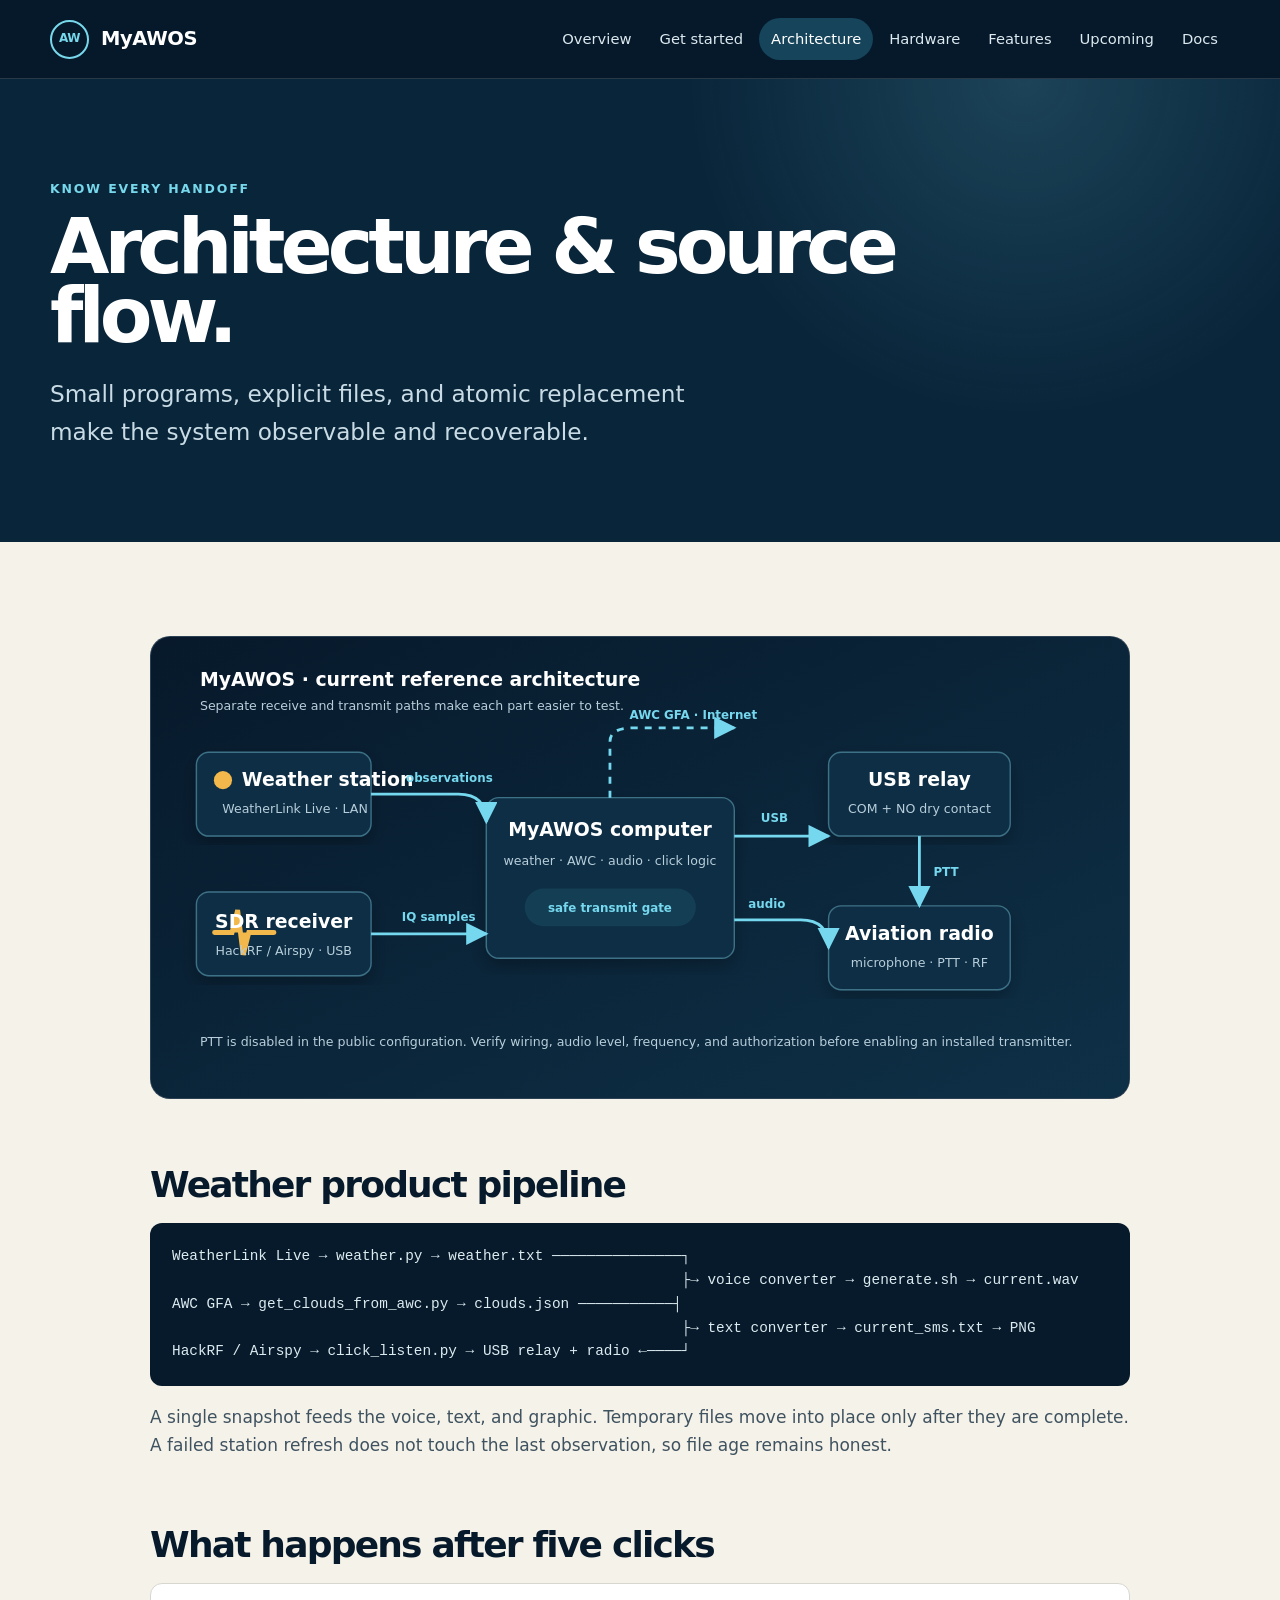
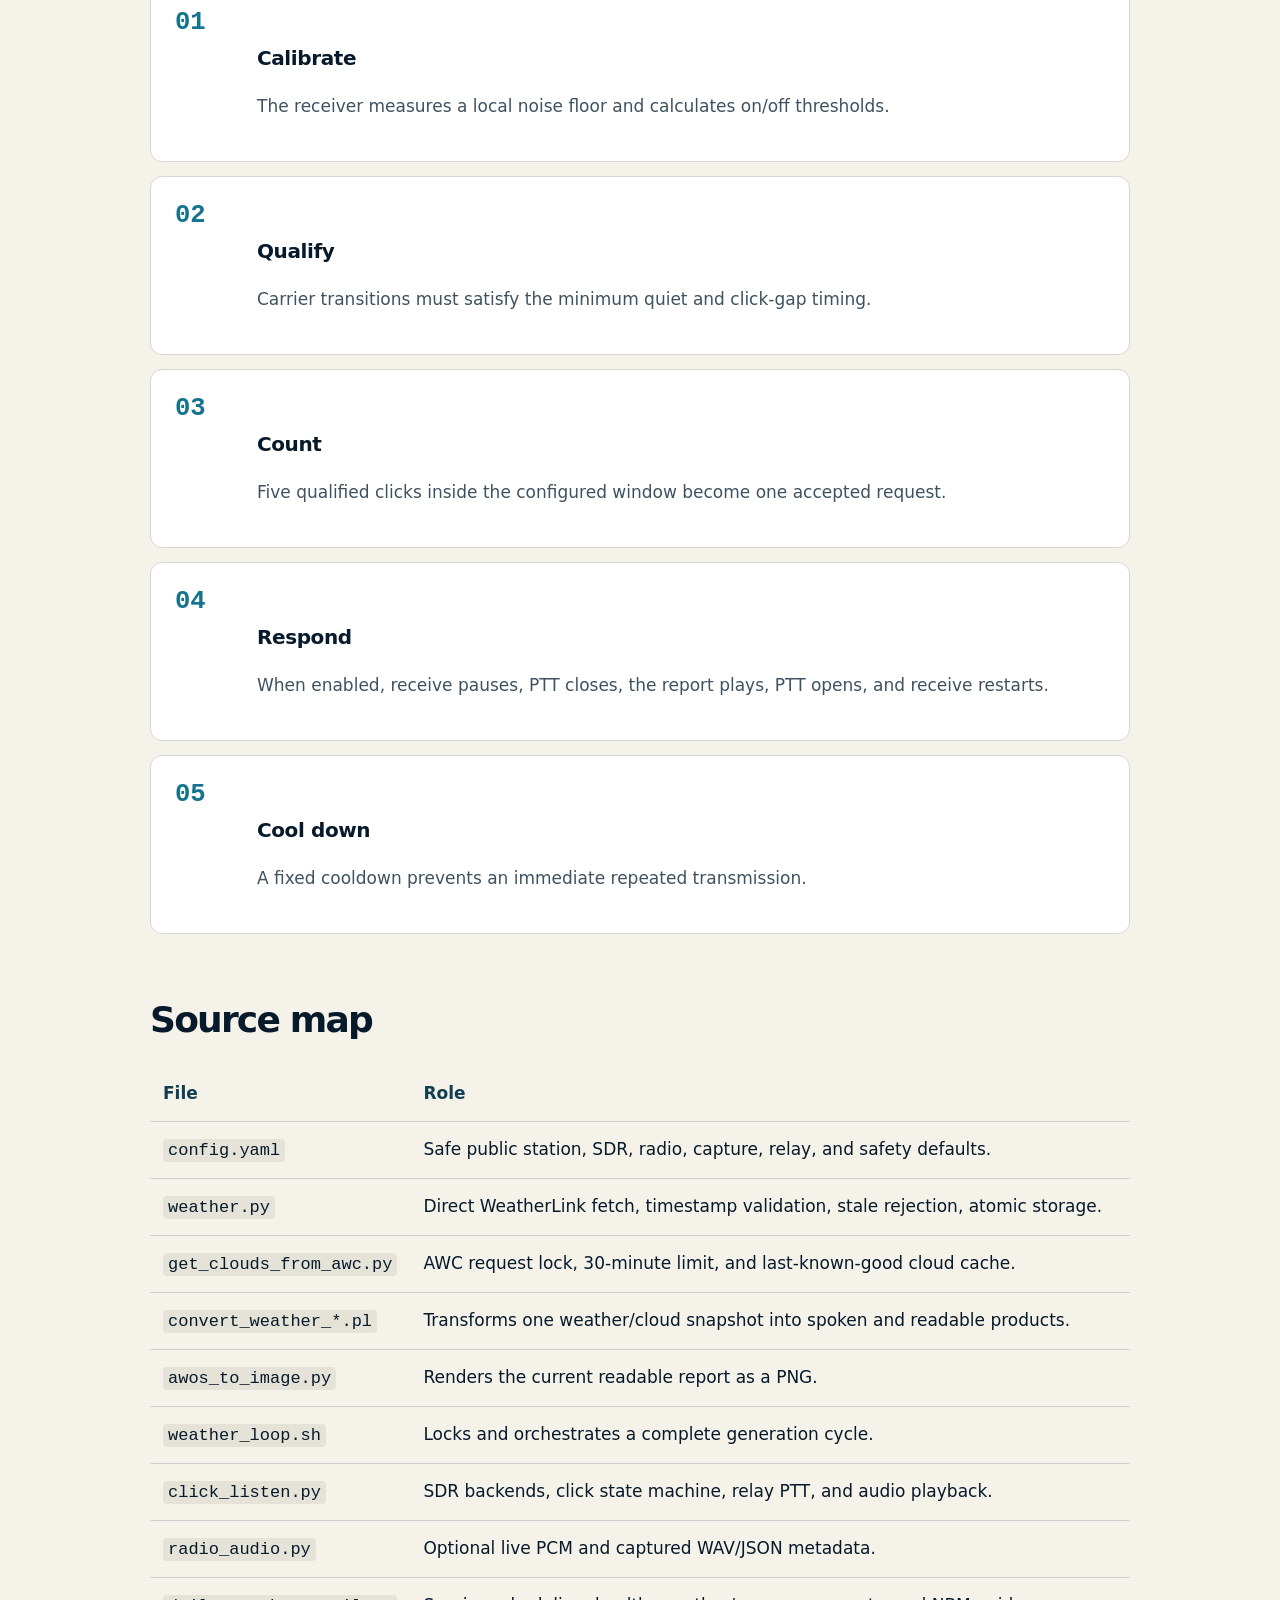
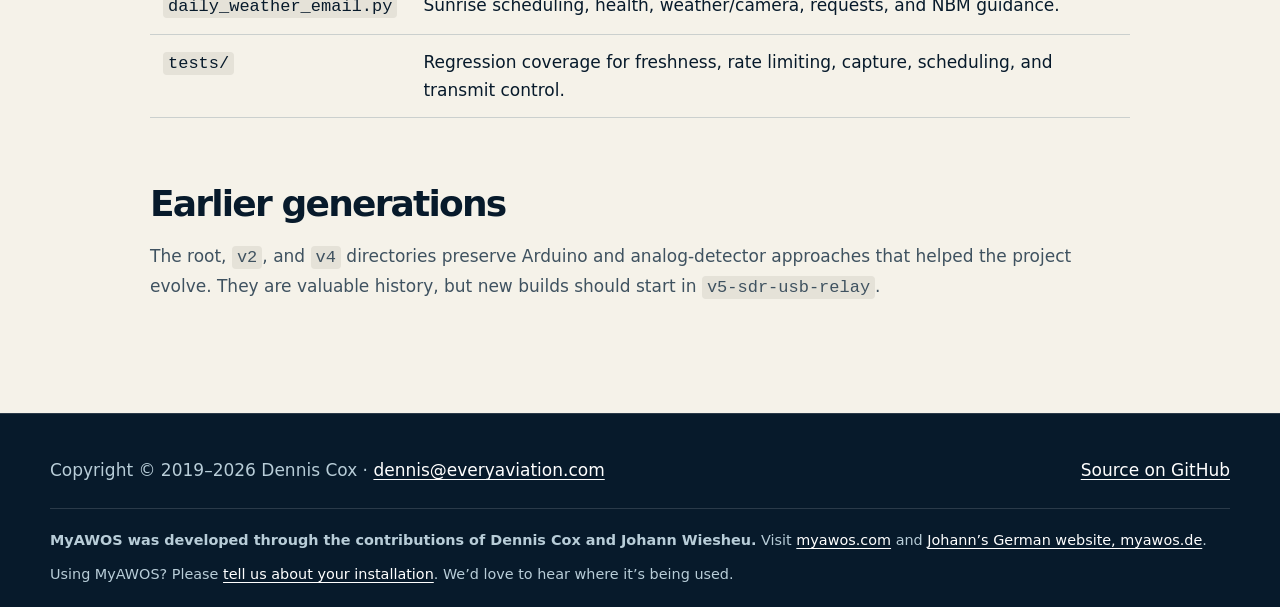
==== commit ec5f2bf2: "Add contributor credits and German website link to every page" ====
--- a/site/architecture.html
+++ b/site/architecture.html
@@ -1,5 +1,8 @@
-<!doctype html><html lang="en"><head><meta charset="utf-8"><meta name="viewport" content="width=device-width,initial-scale=1"><meta name="description" content="Understand the MyAWOS runtime, data flow, safety boundaries, and source layout."><title>Architecture · MyAWOS</title><link rel="stylesheet" href="styles.css?v=20261016-3"></head><body><a class="skip" href="#main">Skip to content</a><header><div class="shell nav"><a class="brand" href="index.html"><span class="brand-mark">AW</span>MyAWOS</a><button class="menu" aria-expanded="false" aria-label="Open navigation">Menu</button><nav><ul><li><a href="index.html">Overview</a></li><li><a href="getting-started.html">Get started</a></li><li><a aria-current="page" href="architecture.html">Architecture</a></li><li><a href="hardware.html">Hardware</a></li><li><a href="features.html">Features</a></li><li><a href="upcoming.html">Upcoming</a></li><li><a href="documentation.html">Docs</a></li></ul></nav></div></header><main id="main"><section class="page-hero"><div class="shell"><div class="eyebrow">Know every handoff</div><h1>Architecture & source flow.</h1><p class="lede">Small programs, explicit files, and atomic replacement make the system observable and recoverable.</p></div></section><section class="content"><div class="shell prose"><img class="flow" src="assets/current-wiring.svg" alt="Current MyAWOS architecture diagram"><h2>Weather product pipeline</h2><pre><code>WeatherLink Live → weather.py → weather.txt ───────────────┐
+<!doctype html><html lang="en"><head><meta charset="utf-8"><meta name="viewport" content="width=device-width,initial-scale=1"><meta name="description" content="Understand the MyAWOS runtime, data flow, safety boundaries, and source layout."><title>Architecture · MyAWOS</title><link rel="stylesheet" href="styles.css?v=20261107-1"></head><body><a class="skip" href="#main">Skip to content</a><header><div class="shell nav"><a class="brand" href="index.html"><span class="brand-mark">AW</span>MyAWOS</a><button class="menu" aria-expanded="false" aria-label="Open navigation">Menu</button><nav><ul><li><a href="index.html">Overview</a></li><li><a href="getting-started.html">Get started</a></li><li><a aria-current="page" href="architecture.html">Architecture</a></li><li><a href="hardware.html">Hardware</a></li><li><a href="features.html">Features</a></li><li><a href="upcoming.html">Upcoming</a></li><li><a href="documentation.html">Docs</a></li></ul></nav></div></header><main id="main"><section class="page-hero"><div class="shell"><div class="eyebrow">Know every handoff</div><h1>Architecture & source flow.</h1><p class="lede">Small programs, explicit files, and atomic replacement make the system observable and recoverable.</p></div></section><section class="content"><div class="shell prose"><img class="flow" src="assets/current-wiring.svg" alt="Current MyAWOS architecture diagram"><h2>Weather product pipeline</h2><pre><code>WeatherLink Live → weather.py → weather.txt ───────────────┐
                                                            ├→ voice converter → generate.sh → current.wav
 AWC GFA → get_clouds_from_awc.py → clouds.json ───────────┤
                                                            ├→ text converter → current_sms.txt → PNG
-HackRF / Airspy → click_listen.py → USB relay + radio ←────┘</code></pre><p>A single snapshot feeds the voice, text, and graphic. Temporary files move into place only after they are complete. A failed station refresh does not touch the last observation, so file age remains honest.</p><h2>What happens after five clicks</h2><div class="steps"><article class="step"><div><h3>Calibrate</h3><p>The receiver measures a local noise floor and calculates on/off thresholds.</p></div></article><article class="step"><div><h3>Qualify</h3><p>Carrier transitions must satisfy the minimum quiet and click-gap timing.</p></div></article><article class="step"><div><h3>Count</h3><p>Five qualified clicks inside the configured window become one accepted request.</p></div></article><article class="step"><div><h3>Respond</h3><p>When enabled, receive pauses, PTT closes, the report plays, PTT opens, and receive restarts.</p></div></article><article class="step"><div><h3>Cool down</h3><p>A fixed cooldown prevents an immediate repeated transmission.</p></div></article></div><h2>Source map</h2><table><thead><tr><th>File</th><th>Role</th></tr></thead><tbody><tr><td><code>config.yaml</code></td><td>Safe public station, SDR, radio, capture, relay, and safety defaults.</td></tr><tr><td><code>weather.py</code></td><td>Direct WeatherLink fetch, timestamp validation, stale rejection, atomic storage.</td></tr><tr><td><code>get_clouds_from_awc.py</code></td><td>AWC request lock, 30-minute limit, and last-known-good cloud cache.</td></tr><tr><td><code>convert_weather_*.pl</code></td><td>Transforms one weather/cloud snapshot into spoken and readable products.</td></tr><tr><td><code>awos_to_image.py</code></td><td>Renders the current readable report as a PNG.</td></tr><tr><td><code>weather_loop.sh</code></td><td>Locks and orchestrates a complete generation cycle.</td></tr><tr><td><code>click_listen.py</code></td><td>SDR backends, click state machine, relay PTT, and audio playback.</td></tr><tr><td><code>radio_audio.py</code></td><td>Optional live PCM and captured WAV/JSON metadata.</td></tr><tr><td><code>daily_weather_email.py</code></td><td>Sunrise scheduling, health, weather/camera, requests, and NBM guidance.</td></tr><tr><td><code>tests/</code></td><td>Regression coverage for freshness, rate limiting, capture, scheduling, and transmit control.</td></tr></tbody></table><h2>Earlier generations</h2><p>The root, <code>v2</code>, and <code>v4</code> directories preserve Arduino and analog-detector approaches that helped the project evolve. They are valuable history, but new builds should start in <code>v5-sdr-usb-relay</code>.</p></div></section></main><footer><div class="shell footer-grid"><span>Copyright © 2019–<span data-year>2026</span> Dennis Cox · <a href="mailto:dennis@everyaviation.com">dennis@everyaviation.com</a></span><span><a href="https://github.com/dennisjamescox/myawos">Source on GitHub</a></span></div></footer><script src="site.js"></script></body></html>
+HackRF / Airspy → click_listen.py → USB relay + radio ←────┘</code></pre><p>A single snapshot feeds the voice, text, and graphic. Temporary files move into place only after they are complete. A failed station refresh does not touch the last observation, so file age remains honest.</p><h2>What happens after five clicks</h2><div class="steps"><article class="step"><div><h3>Calibrate</h3><p>The receiver measures a local noise floor and calculates on/off thresholds.</p></div></article><article class="step"><div><h3>Qualify</h3><p>Carrier transitions must satisfy the minimum quiet and click-gap timing.</p></div></article><article class="step"><div><h3>Count</h3><p>Five qualified clicks inside the configured window become one accepted request.</p></div></article><article class="step"><div><h3>Respond</h3><p>When enabled, receive pauses, PTT closes, the report plays, PTT opens, and receive restarts.</p></div></article><article class="step"><div><h3>Cool down</h3><p>A fixed cooldown prevents an immediate repeated transmission.</p></div></article></div><h2>Source map</h2><table><thead><tr><th>File</th><th>Role</th></tr></thead><tbody><tr><td><code>config.yaml</code></td><td>Safe public station, SDR, radio, capture, relay, and safety defaults.</td></tr><tr><td><code>weather.py</code></td><td>Direct WeatherLink fetch, timestamp validation, stale rejection, atomic storage.</td></tr><tr><td><code>get_clouds_from_awc.py</code></td><td>AWC request lock, 30-minute limit, and last-known-good cloud cache.</td></tr><tr><td><code>convert_weather_*.pl</code></td><td>Transforms one weather/cloud snapshot into spoken and readable products.</td></tr><tr><td><code>awos_to_image.py</code></td><td>Renders the current readable report as a PNG.</td></tr><tr><td><code>weather_loop.sh</code></td><td>Locks and orchestrates a complete generation cycle.</td></tr><tr><td><code>click_listen.py</code></td><td>SDR backends, click state machine, relay PTT, and audio playback.</td></tr><tr><td><code>radio_audio.py</code></td><td>Optional live PCM and captured WAV/JSON metadata.</td></tr><tr><td><code>daily_weather_email.py</code></td><td>Sunrise scheduling, health, weather/camera, requests, and NBM guidance.</td></tr><tr><td><code>tests/</code></td><td>Regression coverage for freshness, rate limiting, capture, scheduling, and transmit control.</td></tr></tbody></table><h2>Earlier generations</h2><p>The root, <code>v2</code>, and <code>v4</code> directories preserve Arduino and analog-detector approaches that helped the project evolve. They are valuable history, but new builds should start in <code>v5-sdr-usb-relay</code>.</p></div></section></main><footer><div class="shell footer-grid"><span>Copyright © 2019–<span data-year>2026</span> Dennis Cox · <a href="mailto:dennis@everyaviation.com">dennis@everyaviation.com</a></span><span><a href="https://github.com/dennisjamescox/myawos">Source on GitHub</a></span></div><div class="shell footer-credits">
+  <p><strong>MyAWOS was developed through the contributions of Dennis Cox and Johann Wiesheu.</strong> Visit <a href="https://www.myawos.com/">myawos.com</a> and <a href="https://www.myawos.de/">Johann’s German website, myawos.de</a>.</p>
+  <p>Using MyAWOS? Please <a href="mailto:dennis@everyaviation.com?subject=MyAWOS%20installation">tell us about your installation</a>. We’d love to hear where it’s being used.</p>
+</div></footer><script src="site.js"></script></body></html>
--- a/site/styles.css
+++ b/site/styles.css
@@ -88,6 +88,9 @@
 footer { padding: 42px 0; color: var(--muted); border-top: 1px solid var(--line); }
 .footer-grid { display: flex; justify-content: space-between; gap: 24px; align-items: center; }
 footer a { color: #fff; }
+.footer-credits { margin-top: 24px; padding-top: 20px; border-top: 1px solid var(--line); font-size: .9rem; }
+.footer-credits p { margin: 0 0 10px; }
+.footer-credits p:last-child { margin-bottom: 0; }
 
 /* Upcoming local operations showcase */
 .upcoming-page { background: #061725; }
@@ -98,7 +101,7 @@
 .capture-note { display: flex; align-items: center; gap: 10px; margin: 30px 0 40px; color: #bcd0da; font-size: .88rem; }
 .capture-note span { width: 9px; height: 9px; border-radius: 50%; background: #69d28b; box-shadow: 0 0 0 5px rgba(105,210,139,.12); }
 .hero-screenshot-wrap { position: relative; margin-bottom: -95px; }
-.hero-screenshot-wrap img,.showcase-frame { border: 1px solid rgba(119,216,236,.25); border-radius: 18px; box-shadow: 0 34px 95px rgba(0,0,0,.42); }
+.hero-screenshot-wrap .screenshot-zoom,.showcase-frame { border: 1px solid rgba(119,216,236,.25); border-radius: 18px; box-shadow: 0 34px 95px rgba(0,0,0,.42); }
 .hero-screenshot-wrap img { width: 100%; background: #071a2b; }
 .screenshot-key { position: absolute; left: 22px; right: 22px; bottom: 18px; display: flex; gap: 8px; flex-wrap: wrap; }
 .screenshot-key span { padding: 5px 9px; color: #eaf6f8; background: rgba(7,26,43,.88); border: 1px solid rgba(255,255,255,.22); border-radius: 999px; font-size: .67rem; font-weight: 850; letter-spacing: .1em; }
@@ -119,6 +122,17 @@
 .showcase-frame { margin: 0; overflow: hidden; background: #fff; border-color: rgba(7,26,43,.17); }
 .showcase-frame img { width: 100%; }
 .showcase-frame figcaption { padding: 15px 18px; color: #526673; background: #fff; border-top: 1px solid #e0e2de; font-size: .84rem; }
+.screenshot-zoom { position: relative; display: block; width: 100%; padding: 0; overflow: hidden; border: 0; background: #071a2b; color: #fff; text-align: left; cursor: zoom-in; font: inherit; }
+.screenshot-zoom img { width: 100%; height: auto; }
+.screenshot-zoom > span { position: absolute; right: 14px; bottom: 14px; padding: 7px 11px; border: 1px solid rgba(255,255,255,.32); border-radius: 999px; background: rgba(7,26,43,.9); color: #fff; font-size: .72rem; font-weight: 800; letter-spacing: .04em; box-shadow: 0 5px 20px rgba(0,0,0,.28); }
+.screenshot-zoom:hover > span,.screenshot-zoom:focus-visible > span { background: var(--amber); color: #172333; border-color: var(--amber); }
+.screenshot-zoom:focus-visible { outline: 4px solid var(--amber); outline-offset: 3px; }
+.lightbox-open { overflow: hidden; }
+.image-lightbox[hidden] { display: none; }
+.image-lightbox { position: fixed; inset: 0; z-index: 40; background: rgba(2,10,17,.96); }
+.lightbox-scroller { width: 100%; height: 100%; overflow: auto; overscroll-behavior: contain; touch-action: pan-x pan-y pinch-zoom; padding: 72px 24px 30px; }
+.lightbox-image { width: 1265px; max-width: none; height: auto; margin: 0 auto; border-radius: 10px; box-shadow: 0 25px 80px rgba(0,0,0,.55); }
+.lightbox-close { position: fixed; z-index: 41; top: 16px; right: 18px; padding: 10px 14px; border: 1px solid rgba(255,255,255,.4); border-radius: 999px; background: #fff; color: #071a2b; font: 800 .9rem/1 system-ui,sans-serif; cursor: pointer; }
 .feature-points,.registry-points { display: grid; grid-template-columns: repeat(3,1fr); gap: 18px; margin-top: 24px; }
 .feature-points article,.registry-points article,.release-list article { padding: 24px; border: 1px solid #d8d9d3; border-radius: 12px; background: rgba(255,255,255,.64); }
 .feature-points b,.registry-points b,.release-list b { display: block; margin-bottom: 7px; color: #123e53; }
@@ -144,20 +158,11 @@
 .radio-copy p { color: #4a606d; font-size: 1.06rem; }
 .honesty-note { margin-top: 26px; padding: 18px 20px; border-left: 4px solid var(--amber); background: #e9e5d9; color: #3d5360; font-size: .9rem; }
 .registry-showcase { background: #e8e6dd; }
-.registry-grid { display: grid; grid-template-columns: 1fr 1fr; gap: 22px; align-items: start; }
+.registry-grid { display: grid; grid-template-columns: 1fr; gap: 32px; align-items: start; }
 .registry-grid .showcase-frame { border-radius: 14px; box-shadow: 0 20px 55px rgba(7,26,43,.16); }
 .archive-grid { display: grid; grid-template-columns: 1.35fr .65fr; gap: 26px; align-items: start; }
 .release-list { display: grid; gap: 13px; }
 .release-list article { padding: 20px; }
-.release-section { background: var(--amber); color: #172333; }
-.release-grid { display: grid; grid-template-columns: 1fr 1fr; gap: 78px; align-items: start; }
-.release-section .eyebrow { color: #285064; }
-.release-section p { color: #344b58; }
-.release-section ol { list-style: none; margin: 0; padding: 0; counter-reset: release; display: grid; gap: 14px; }
-.release-section li { counter-increment: release; display: grid; grid-template-columns: 48px 1fr; column-gap: 12px; padding: 20px; background: rgba(255,255,255,.35); border: 1px solid rgba(7,26,43,.14); border-radius: 12px; }
-.release-section li:before { content: counter(release,decimal-leading-zero); grid-row: 1 / 3; color: #245268; font: 850 1.3rem ui-monospace,monospace; }
-.release-section li b,.release-section li span { grid-column: 2; }
-.release-section li span { color: #415663; font-size: .9rem; }
 .upcoming-cta { background: radial-gradient(circle at 80% 10%,rgba(119,216,236,.18),transparent 34%),#071a2b; }
 .upcoming-cta .shell { display: flex; justify-content: space-between; align-items: end; gap: 50px; }
 .upcoming-cta h2 { max-width: 700px; margin-bottom: 0; }
@@ -171,7 +176,7 @@
   .grid-3,.link-grid { grid-template-columns: 1fr; }
   .feature-list { grid-template-columns: 1fr; }
   .instrument { max-width: 560px; }
-  .statement-grid,.showcase-heading,.radio-story,.registry-grid,.archive-grid,.release-grid { grid-template-columns: 1fr; gap: 30px; }
+  .statement-grid,.showcase-heading,.radio-story,.registry-grid,.archive-grid { grid-template-columns: 1fr; gap: 30px; }
   .system-flow { grid-template-columns: 1fr; }
   .feature-points,.registry-points { grid-template-columns: 1fr; }
   .upcoming-cta .shell { display: grid; align-items: start; }
@@ -190,5 +195,8 @@
   .upcoming-intro { padding-top: 110px; }
   .screenshot-key { display: none; }
   .radio-frequency { min-height: 300px; padding: 28px; }
+  .screenshot-zoom > span { right: 9px; bottom: 9px; }
+  .lightbox-scroller { padding: 64px 0 20px; }
+  .lightbox-image { margin: 0; }
 }
 @media (prefers-reduced-motion: reduce) { html { scroll-behavior: auto; } * { transition: none !important; } }
